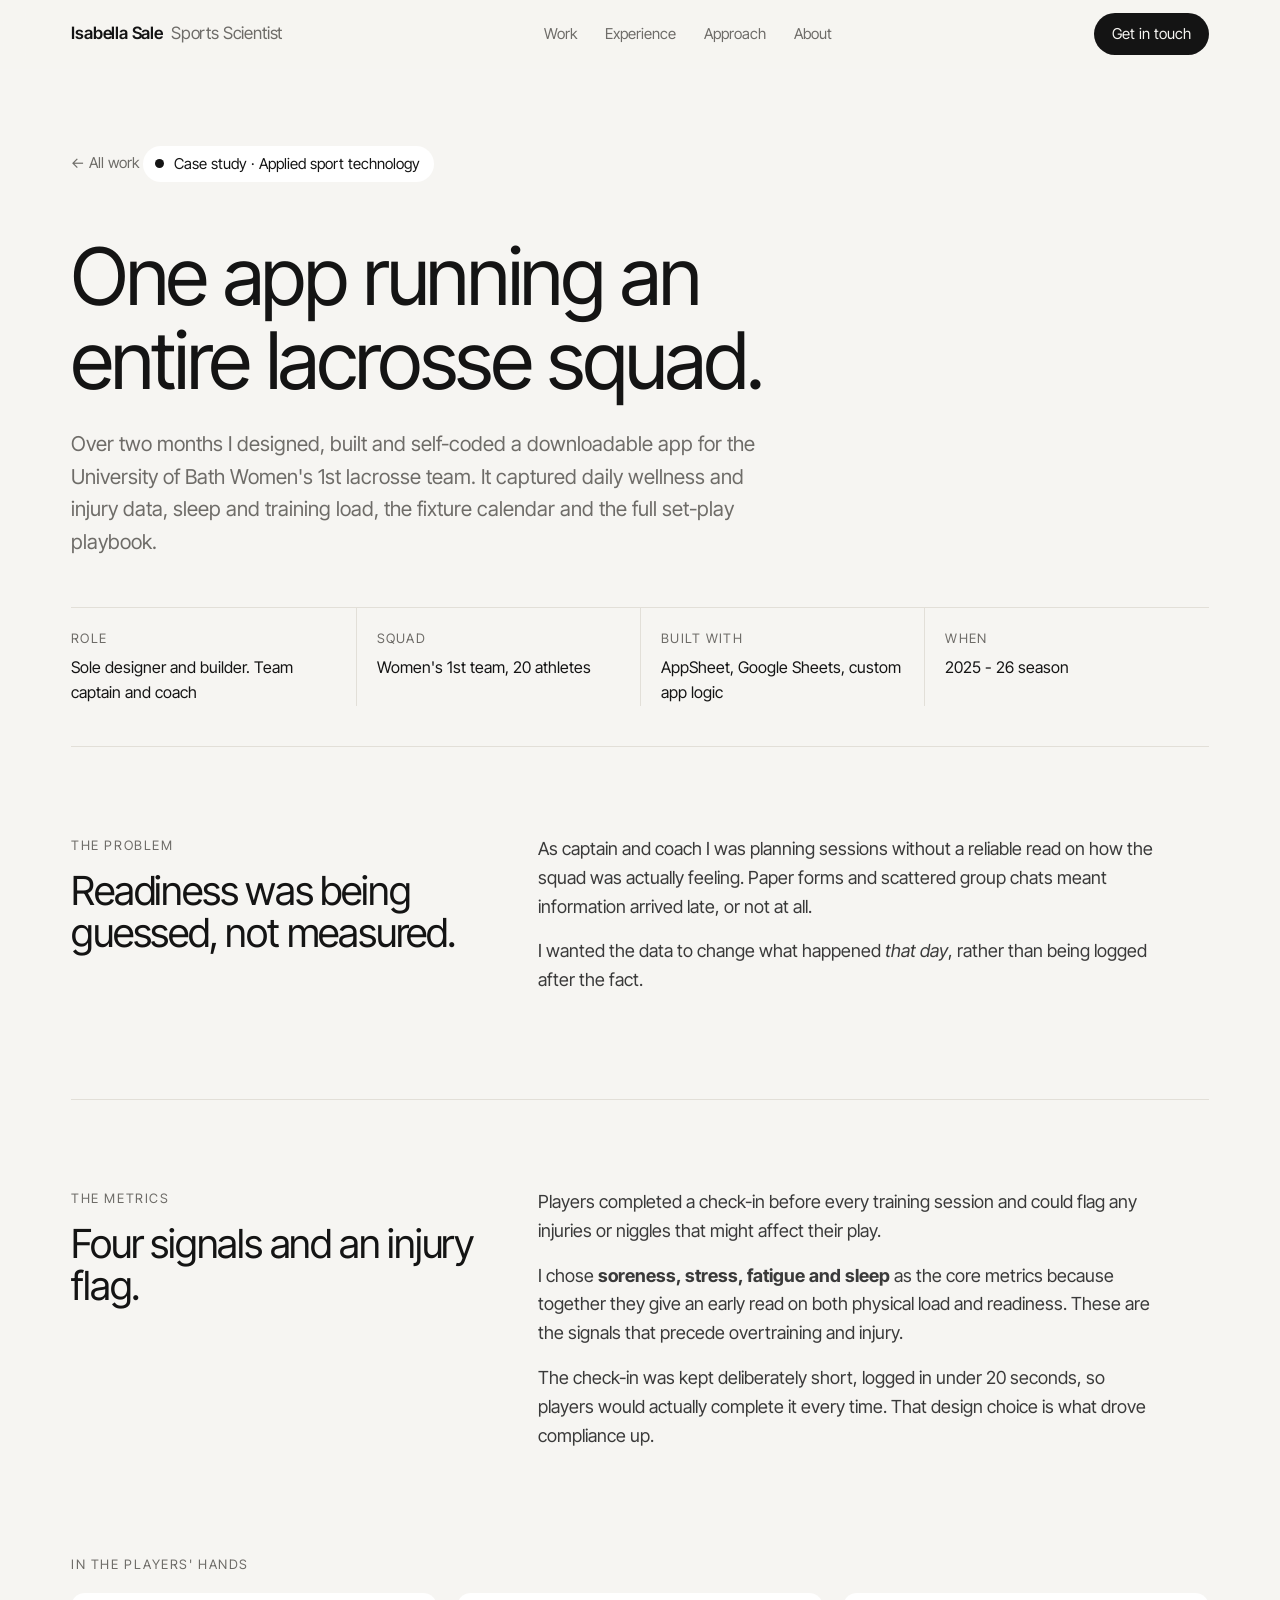
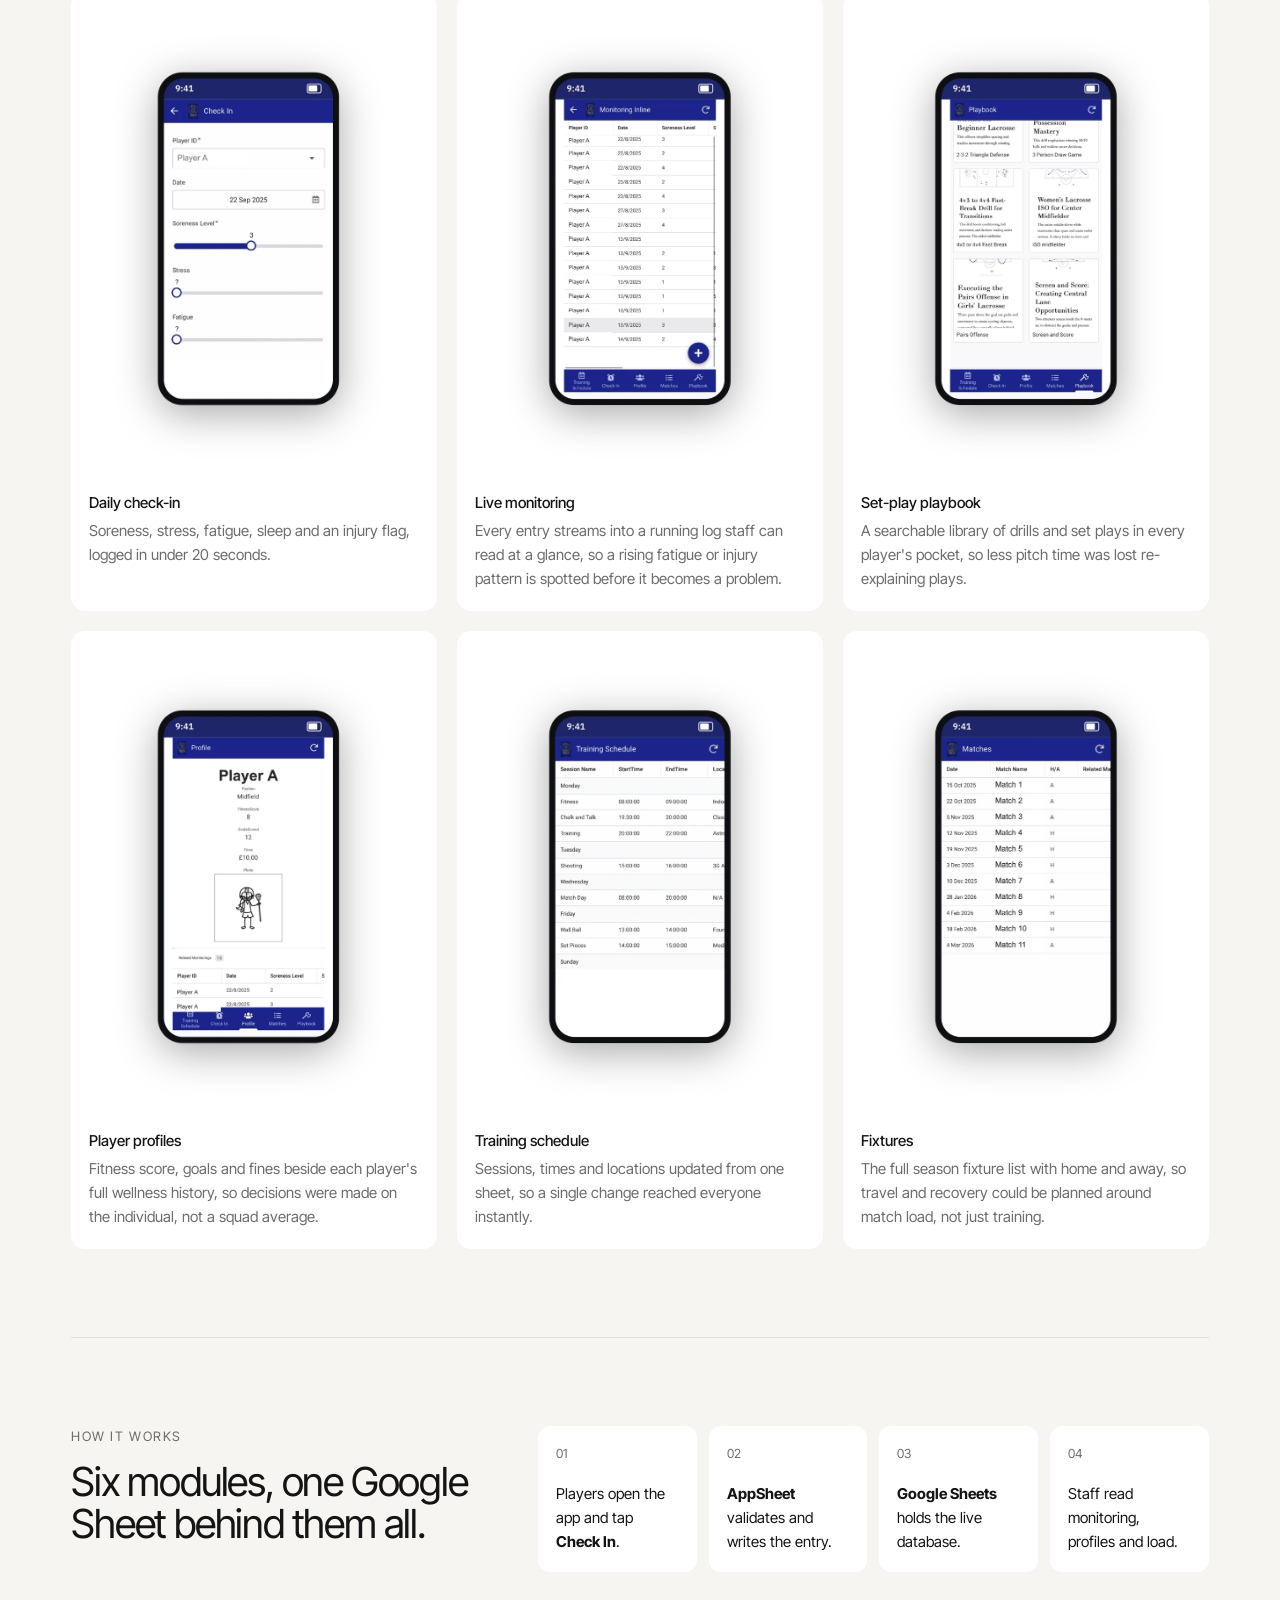
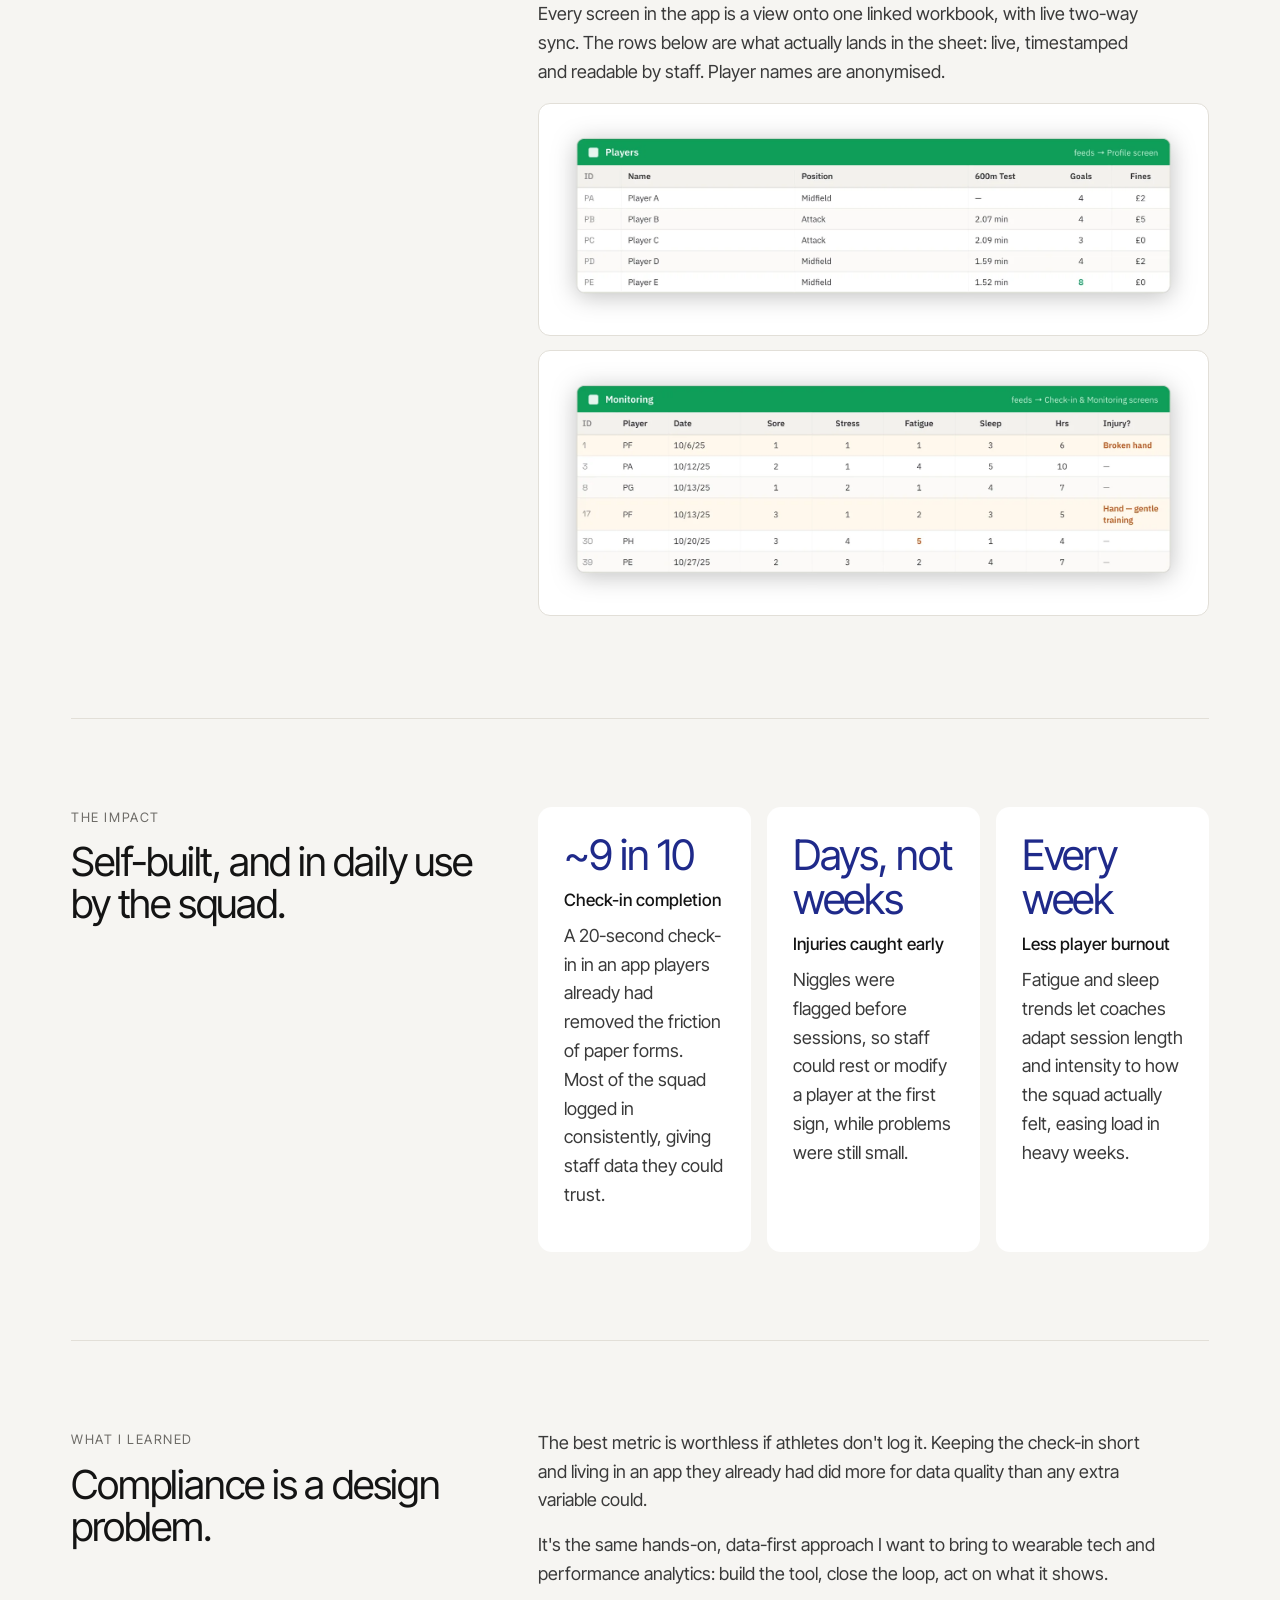
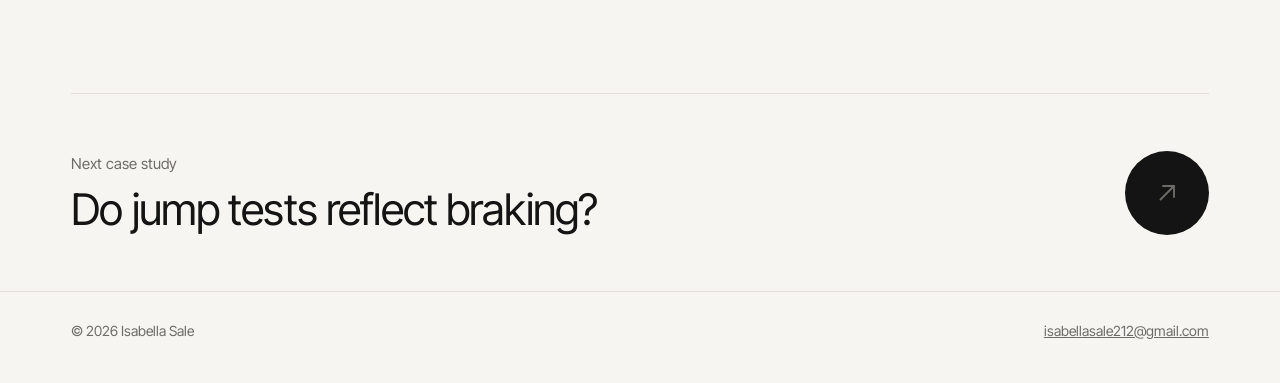
==== app.html @ d5c91e84 "Add files via upload" ====
<!doctype html>
<html lang="en-GB">
<head>
  <meta charset="utf-8">
  <meta name="viewport" content="width=device-width, initial-scale=1">
  <title>Athlete Monitoring App | Isabella Sale</title>
  <meta name="description" content="Case study: a self-built wellness, load and injury monitoring app for the University of Bath Women's 1st lacrosse team, built in AppSheet and Google Sheets.">
  <link rel="icon" href="assets/img/apple-touch-icon.png">
  <link rel="preconnect" href="https://fonts.googleapis.com">
  <link rel="preconnect" href="https://fonts.gstatic.com" crossorigin>
  <link href="https://fonts.googleapis.com/css2?family=Inter+Tight:wght@300;400;500;600&display=swap" rel="stylesheet">
  <link rel="stylesheet" href="assets/css/style.css">
</head>
<body>

<nav class="nav">
  <div class="wrap">
    <a class="brand" href="index.html">Isabella Sale<span>Sports Scientist</span></a>
    <ul>
      <li><a href="index.html#work">Work</a></li>
      <li><a href="index.html#experience">Experience</a></li>
      <li><a href="index.html#approach">Approach</a></li>
      <li><a href="index.html#about">About</a></li>
    </ul>
    <a class="cta" href="index.html#contact">Get in touch</a>
  </div>
</nav>

<main class="wrap">
  <header class="cs-hero">
    <a class="back" href="index.html#work">← All work</a>
    <span class="eyebrow">Case study · Applied sport technology</span>
    <h1>One app running an entire lacrosse squad.</h1>
    <p class="lede" style="max-width: 60ch;">Over two months I designed, built and self-coded a downloadable app for the University of Bath Women's 1st lacrosse team. It captured daily wellness and injury data, sleep and training load, the fixture calendar and the full set-play playbook.</p>
    <dl class="cs-facts">
      <div><dt>Role</dt><dd>Sole designer and builder. Team captain and coach</dd></div>
      <div><dt>Squad</dt><dd>Women's 1st team, 20 athletes</dd></div>
      <div><dt>Built with</dt><dd>AppSheet, Google Sheets, custom app logic</dd></div>
      <div><dt>When</dt><dd>2025 - 26 season</dd></div>
    </dl>
  </header>

  <section class="cs-block reveal">
    <div><span class="label">The problem</span><h2>Readiness was being guessed, not measured.</h2></div>
    <div class="body">
      <p>As captain and coach I was planning sessions without a reliable read on how the squad was actually feeling. Paper forms and scattered group chats meant information arrived late, or not at all.</p>
      <p>I wanted the data to change what happened <em>that day</em>, rather than being logged after the fact.</p>
    </div>
  </section>

  <section class="cs-block reveal">
    <div><span class="label">The metrics</span><h2>Four signals and an injury flag.</h2></div>
    <div class="body">
      <p>Players completed a check-in before every training session and could flag any injuries or niggles that might affect their play.</p>
      <p>I chose <b>soreness, stress, fatigue and sleep</b> as the core metrics because together they give an early read on both physical load and readiness. These are the signals that precede overtraining and injury.</p>
      <p>The check-in was kept deliberately short, logged in under 20 seconds, so players would actually complete it every time. That design choice is what drove compliance up.</p>
    </div>
  </section>

  <section class="reveal" style="padding: 0 0 clamp(48px, 7vw, 88px);">
    <span class="label" style="font-size:13px;letter-spacing:.12em;text-transform:uppercase;color:var(--muted);display:block;margin-bottom:18px;">In the players' hands</span>
    <div class="phone-row">
      <figure><img src="assets/img/app-checkin.webp" alt="Daily check-in screen with sliders for soreness, stress and fatigue" width="700" height="1092" loading="lazy"><figcaption><b>Daily check-in</b>Soreness, stress, fatigue, sleep and an injury flag, logged in under 20 seconds.</figcaption></figure>
      <figure><img src="assets/img/app-monitoring.webp" alt="Live monitoring log showing player entries by date" width="700" height="1047" loading="lazy"><figcaption><b>Live monitoring</b>Every entry streams into a running log staff can read at a glance, so a rising fatigue or injury pattern is spotted before it becomes a problem.</figcaption></figure>
      <figure><img src="assets/img/app-playbook.webp" alt="Playbook screen with a searchable library of drills and set plays" width="700" height="1047" loading="lazy"><figcaption><b>Set-play playbook</b>A searchable library of drills and set plays in every player's pocket, so less pitch time was lost re-explaining plays.</figcaption></figure>
      <figure><img src="assets/img/app-profile.webp" alt="Player profile screen" width="700" height="1092" loading="lazy"><figcaption><b>Player profiles</b>Fitness score, goals and fines beside each player's full wellness history, so decisions were made on the individual, not a squad average.</figcaption></figure>
      <figure><img src="assets/img/app-schedule.webp" alt="Training schedule screen" width="700" height="1047" loading="lazy"><figcaption><b>Training schedule</b>Sessions, times and locations updated from one sheet, so a single change reached everyone instantly.</figcaption></figure>
      <figure><img src="assets/img/app-fixtures.webp" alt="Fixtures list screen" width="700" height="1047" loading="lazy"><figcaption><b>Fixtures</b>The full season fixture list with home and away, so travel and recovery could be planned around match load, not just training.</figcaption></figure>
    </div>
  </section>

  <section class="cs-block reveal">
    <div><span class="label">How it works</span><h2>Six modules, one Google Sheet behind them all.</h2></div>
    <div class="body">
      <div class="flow">
        <div><small>01</small>Players open the app and tap <b>Check In</b>.</div>
        <div><small>02</small><b>AppSheet</b> validates and writes the entry.</div>
        <div><small>03</small><b>Google Sheets</b> holds the live database.</div>
        <div><small>04</small>Staff read monitoring, profiles and load.</div>
      </div>
      <p style="margin-top: 28px;">Every screen in the app is a view onto one linked workbook, with live two-way sync. The rows below are what actually lands in the sheet: live, timestamped and readable by staff. Player names are anonymised.</p>
      <img class="sheet-img" src="assets/img/sheet-players.webp" alt="Players table in the Google Sheet with position, 600m test, goals and fines" width="1600" height="553" loading="lazy">
      <img class="sheet-img" src="assets/img/sheet-monitoring.webp" alt="Monitoring table in the Google Sheet with soreness, stress, fatigue, sleep and injury columns" width="1600" height="631" loading="lazy">
    </div>
  </section>

  <section class="cs-block reveal">
    <div><span class="label">The impact</span><h2>Self-built, and in daily use by the squad.</h2></div>
    <div class="body">
      <div class="impact">
        <div><b>~9 in 10</b><h4>Check-in completion</h4><p>A 20-second check-in in an app players already had removed the friction of paper forms. Most of the squad logged in consistently, giving staff data they could trust.</p></div>
        <div><b>Days, not weeks</b><h4>Injuries caught early</h4><p>Niggles were flagged before sessions, so staff could rest or modify a player at the first sign, while problems were still small.</p></div>
        <div><b>Every week</b><h4>Less player burnout</h4><p>Fatigue and sleep trends let coaches adapt session length and intensity to how the squad actually felt, easing load in heavy weeks.</p></div>
      </div>
    </div>
  </section>

  <section class="cs-block reveal">
    <div><span class="label">What I learned</span><h2>Compliance is a design problem.</h2></div>
    <div class="body">
      <p>The best metric is worthless if athletes don't log it. Keeping the check-in short and living in an app they already had did more for data quality than any extra variable could.</p>
      <p>It's the same hands-on, data-first approach I want to bring to wearable tech and performance analytics: build the tool, close the loop, act on what it shows.</p>
    </div>
  </section>

  <a class="next-case" href="research.html">
    <div><span>Next case study</span><h3>Do jump tests reflect braking?</h3></div>
    <span class="arrow-btn" aria-hidden="true"><svg viewBox="0 0 24 24" fill="none" stroke="currentColor" stroke-width="1.6"><path d="M6 18L18 6M8 6h10v10"/></svg></span>
  </a>
</main>

<footer>
  <div class="wrap">
    <span>© <span data-year>2026</span> Isabella Sale</span>
    <a href="mailto:isabellasale212@gmail.com">isabellasale212@gmail.com</a>
  </div>
</footer>
<script src="assets/js/main.js"></script>
</body>
</html>
---- assets/css/style.css ----
/* Isabella Sale portfolio. Minimal, editorial, data-first. */
:root {
  --bg: #f6f5f2;
  --surface: #ffffff;
  --surface-2: #efede8;
  --ink: #141414;
  --ink-2: #3a3a3a;
  --muted: #6e6c68;
  --line: #e2dfd8;
  --accent: #1f2a8a;      /* navy from the Bath Lacrosse app */
  --accent-soft: #e6e8f6;
  --gold: #b8892a;
  --radius: 14px;
  --max: 1240px;
  --gutter: clamp(16px, 4vw, 56px);
  --font: "Inter Tight", system-ui, -apple-system, "Segoe UI", sans-serif;
}

* { box-sizing: border-box; margin: 0; padding: 0; }
html { scroll-behavior: smooth; -webkit-text-size-adjust: 100%; }
body {
  background: var(--bg);
  color: var(--ink);
  font-family: var(--font);
  font-size: 17px;
  line-height: 1.6;
  -webkit-font-smoothing: antialiased;
}
img { display: block; max-width: 100%; height: auto; }
a { color: inherit; }
::selection { background: var(--ink); color: var(--bg); }

.wrap { max-width: var(--max); margin: 0 auto; padding: 0 var(--gutter); }
section { padding: clamp(72px, 10vw, 128px) 0; }
.hairline { border: 0; border-top: 1px solid var(--line); }

/* ---------- Nav ---------- */
.nav {
  position: sticky; top: 0; z-index: 50;
  background: color-mix(in srgb, var(--bg) 86%, transparent);
  backdrop-filter: saturate(140%) blur(12px);
  -webkit-backdrop-filter: saturate(140%) blur(12px);
  border-bottom: 1px solid transparent;
  transition: border-color .2s;
}
.nav.scrolled { border-bottom-color: var(--line); }
.nav .wrap { display: flex; align-items: center; justify-content: space-between; height: 68px; gap: 16px; }
.brand { text-decoration: none; font-weight: 600; letter-spacing: -0.01em; white-space: nowrap; }
.brand span { color: var(--muted); font-weight: 400; margin-left: 8px; }
.nav ul { display: flex; gap: 28px; list-style: none; }
.nav ul a { text-decoration: none; color: var(--muted); font-size: 15px; transition: color .15s; }
.nav ul a:hover { color: var(--ink); }
.nav .cta {
  text-decoration: none; font-size: 15px; padding: 9px 18px; border-radius: 999px;
  background: var(--ink); color: var(--bg); white-space: nowrap;
}
@media (max-width: 860px) {
  .nav ul { display: none; }
  .brand span { display: none; }
}

/* ---------- Shared type ---------- */
.eyebrow {
  display: inline-flex; align-items: center; gap: 10px;
  background: var(--surface); padding: 6px 14px 6px 12px; border-radius: 999px;
  font-size: 15px; color: var(--ink);
}
.eyebrow::before { content: ""; width: 9px; height: 9px; border-radius: 50%; background: var(--ink); }
h1, h2, h3 { font-weight: 400; letter-spacing: -0.03em; line-height: 1.05; }
h1 { font-size: clamp(42px, 6.4vw, 88px); }
h2 { font-size: clamp(36px, 5vw, 64px); }
h3 { font-size: clamp(22px, 2.2vw, 28px); letter-spacing: -0.02em; line-height: 1.2; }
.lede { font-size: clamp(18px, 1.6vw, 21px); color: var(--muted); max-width: 44ch; }
.muted { color: var(--muted); }
.text-link {
  display: inline-flex; align-items: center; gap: 6px; text-decoration: underline;
  text-underline-offset: 5px; text-decoration-thickness: 1px; font-size: 17px;
}
.text-link svg { width: 14px; height: 14px; }

.pill {
  display: inline-block; font-size: 14px; padding: 6px 16px; border-radius: 999px;
  border: 1px solid var(--line); background: var(--surface-2); color: var(--ink-2);
  white-space: nowrap; transition: background .2s, color .2s, border-color .2s;
}
.pill.dark { background: var(--ink); color: var(--bg); border-color: var(--ink); }
.pills { display: flex; flex-wrap: wrap; gap: 8px; }

.arrow-btn {
  width: 84px; height: 84px; border-radius: 50%; background: var(--ink); color: var(--bg);
  display: grid; place-items: center; flex: none; text-decoration: none;
  transition: transform .25s ease;
}
.arrow-btn svg { width: 28px; height: 28px; }
.arrow-btn:hover { transform: rotate(45deg); }

/* ---------- Hero ---------- */
.hero { padding-top: clamp(48px, 8vw, 104px); padding-bottom: clamp(56px, 8vw, 96px); }
.hero-grid { display: grid; grid-template-columns: 1.25fr 1fr; gap: clamp(32px, 5vw, 72px); align-items: end; }
.hero h1 { margin: 26px 0 28px; }
.hero h1 em { font-style: normal; color: var(--muted); }
.hero-actions { display: flex; flex-wrap: wrap; gap: 14px 28px; align-items: center; margin-top: 34px; }
.btn {
  display: inline-flex; align-items: center; gap: 10px; text-decoration: none;
  padding: 14px 24px; border-radius: 999px; background: var(--ink); color: var(--bg); font-size: 16px;
}
.btn svg { width: 14px; height: 14px; }
.hero-photo { position: relative; border-radius: var(--radius); overflow: hidden; aspect-ratio: 4/5; background: var(--surface-2); }
.hero-photo img { width: 100%; height: 100%; object-fit: cover; object-position: 58% center; }
.hero-photo figcaption {
  position: absolute; left: 14px; bottom: 14px; right: 14px;
  font-size: 13px; color: #fff; background: rgba(20,20,20,.55); backdrop-filter: blur(6px);
  padding: 8px 12px; border-radius: 10px;
}
@media (max-width: 860px) {
  .hero-grid { grid-template-columns: 1fr; }
  .hero-photo { aspect-ratio: 16/11; }
}

/* ---------- Stats strip ---------- */
.stats { display: grid; grid-template-columns: repeat(4, 1fr); border-top: 1px solid var(--line); border-bottom: 1px solid var(--line); }
.stat { padding: 28px 24px 28px 0; }
.stat + .stat { padding-left: 24px; border-left: 1px solid var(--line); }
.stat b { display: block; font-weight: 400; font-size: clamp(34px, 4vw, 52px); letter-spacing: -0.03em; line-height: 1; }
.stat span { display: block; margin-top: 10px; font-size: 14px; color: var(--muted); max-width: 22ch; }
@media (max-width: 760px) {
  .stats { grid-template-columns: 1fr 1fr; }
  .stat:nth-child(3) { padding-left: 0; border-left: 0; }
  .stat:nth-child(n+3) { border-top: 1px solid var(--line); }
}

/* ---------- Section heads ---------- */
.section-head { display: grid; grid-template-columns: 1fr 1fr; gap: 32px 64px; align-items: start; margin-bottom: clamp(40px, 6vw, 72px); }
.section-head h2 { margin-top: 22px; }
.section-head .side { padding-top: 6px; }
.section-head .side p { color: var(--muted); font-size: 18px; max-width: 46ch; }
.section-head .side .text-link { margin-top: 22px; }
.section-head.center { grid-template-columns: 1fr; text-align: center; justify-items: center; }
@media (max-width: 860px) { .section-head { grid-template-columns: 1fr; } }

/* ---------- Work cards ---------- */
.work-bg { background: var(--surface-2); }
.cards { display: grid; grid-template-columns: repeat(3, 1fr); gap: 20px; }
.card { text-decoration: none; display: block; }
.card .thumb { position: relative; border-radius: var(--radius); overflow: hidden; aspect-ratio: 4/3; }
.card .thumb > img { width: 100%; height: 100%; object-fit: cover; transition: transform .6s ease, filter .3s; }
.card .thumb .overlay {
  position: absolute; inset: 0; display: flex; align-items: flex-end; justify-content: space-between;
  padding: 18px 20px; color: #fff; font-size: 15px; opacity: 0; transition: opacity .3s;
  background: linear-gradient(to top, rgba(0,0,0,.45), rgba(0,0,0,0) 55%);
}
.card .thumb .arrow-btn { position: absolute; top: 50%; left: 50%; transform: translate(-50%,-50%) scale(.85); opacity: 0; transition: opacity .3s, transform .3s; }
.card:hover .thumb > img { transform: scale(1.04); filter: saturate(.85); }
.card:hover .overlay, .card:hover .thumb .arrow-btn { opacity: 1; }
.card:hover .thumb .arrow-btn { transform: translate(-50%,-50%) scale(1); }
.card .meta { display: flex; align-items: center; gap: 10px; flex-wrap: wrap; margin-top: 16px; }
.card .meta h3 { font-size: 20px; }
.card .meta .tag { font-size: 12px; background: var(--surface); padding: 3px 10px; border-radius: 999px; color: var(--ink-2); }
.card p { color: var(--muted); font-size: 15px; margin-top: 6px; max-width: 40ch; }
.thumb.app-thumb { background: linear-gradient(160deg, #26318f, #141b5c); display: grid; place-items: center; }
.thumb.app-thumb .phones { position: absolute; inset: 9% 0 0; display: flex; gap: 0; justify-content: center; align-items: flex-start; }
.thumb.app-thumb .phones img { height: 118%; width: auto; max-width: none; object-fit: contain; margin: 0 -7%; }
.thumb.app-thumb .phones img:nth-child(2) { margin-top: 7%; }
.thumb.chart-thumb { background: var(--ink); display: grid; place-items: center; padding: 26px; }
.thumb.chart-thumb svg { width: 100%; height: 100%; }
.center-link { display: flex; justify-content: center; gap: 22px; margin-top: 52px; align-items: center; color: var(--muted); }
@media (max-width: 960px) { .cards { grid-template-columns: 1fr 1fr; } }
@media (max-width: 620px) { .cards { grid-template-columns: 1fr; } }

/* ---------- Experience list ---------- */
.xp { border-top: 1px solid var(--line); }
.xp-row { border-bottom: 1px solid var(--line); }
.xp-head {
  display: grid; grid-template-columns: 1.15fr 1fr auto; gap: 24px; align-items: center;
  width: 100%; padding: 34px 0; background: none; border: 0; font: inherit; color: inherit;
  text-align: left; cursor: pointer;
}
.xp-head h3 { font-size: clamp(22px, 2.4vw, 30px); }
.xp-head .when { display: flex; align-items: center; gap: 10px; color: var(--muted); font-size: 16px; margin-top: 8px; }
.xp-head .when::before { content: ""; width: 5px; height: 5px; border-radius: 50%; background: var(--muted); }
.xp-head .role { color: var(--muted); font-size: 16px; max-width: 34ch; }
.xp-head .pills { justify-content: flex-end; }
.xp-row.open .xp-head .pill, .xp-head:hover .pill { background: var(--ink); color: var(--bg); border-color: var(--ink); }
.xp-body { display: grid; grid-template-rows: 0fr; transition: grid-template-rows .45s ease; }
.xp-row.open .xp-body { grid-template-rows: 1fr; }
.xp-body > div { overflow: hidden; }
.xp-inner { display: grid; grid-template-columns: 1.15fr 1fr; gap: 24px 48px; padding-bottom: 40px; }
.xp-photos { display: grid; grid-template-columns: repeat(3, 1fr); gap: 14px; }
.xp-photos img { border-radius: 12px; aspect-ratio: 4/5; object-fit: cover; width: 100%; }
.xp-text { display: flex; gap: 28px; align-items: flex-start; }
.xp-text ul { list-style: none; color: var(--ink-2); font-size: 16px; }
.xp-text li { padding: 8px 0 8px 20px; position: relative; border-bottom: 1px dashed var(--line); }
.xp-text li:last-child { border-bottom: 0; }
.xp-text li::before { content: ""; position: absolute; left: 0; top: 18px; width: 8px; height: 1px; background: var(--ink); }
.xp-text h4 { font-size: 13px; letter-spacing: .12em; text-transform: uppercase; color: var(--muted); font-weight: 500; margin: 4px 0 6px; }
.xp-text h4 + ul { margin-bottom: 18px; }
.highlight-box { background: var(--surface); border-radius: 12px; padding: 18px 20px; margin-top: 14px; }
.highlight-box p { font-size: 15px; color: var(--ink-2); }
@media (max-width: 860px) {
  .xp-head { grid-template-columns: 1fr; gap: 10px; padding: 26px 0; }
  .xp-head .pills { justify-content: flex-start; }
  .xp-inner { grid-template-columns: 1fr; }
  .xp-text .arrow-btn { display: none; }
}

/* ---------- Approach / method ---------- */
.steps { display: grid; grid-template-columns: repeat(4, 1fr); gap: 16px; counter-reset: step; }
.step { background: var(--surface); border-radius: var(--radius); padding: 26px 24px 30px; }
.step .n { font-size: 14px; color: var(--muted); }
.step h3 { font-size: 22px; margin: 26px 0 10px; }
.step p { font-size: 15px; color: var(--muted); }
@media (max-width: 960px) { .steps { grid-template-columns: 1fr 1fr; } }
@media (max-width: 560px) { .steps { grid-template-columns: 1fr; } }

/* ---------- Toolkit ---------- */
.toolkit { display: grid; grid-template-columns: repeat(3, 1fr); gap: 0; border-top: 1px solid var(--line); }
.tool-col { padding: 28px 28px 28px 0; }
.tool-col + .tool-col { padding-left: 28px; border-left: 1px solid var(--line); }
.tool-col h4 { font-size: 13px; letter-spacing: .12em; text-transform: uppercase; color: var(--muted); font-weight: 500; margin-bottom: 16px; }
@media (max-width: 860px) {
  .toolkit { grid-template-columns: 1fr; }
  .tool-col, .tool-col + .tool-col { padding: 24px 0; border-left: 0; border-top: 1px solid var(--line); }
  .tool-col:first-child { border-top: 0; }
}

/* ---------- About ---------- */
.about-grid { display: grid; grid-template-columns: 0.8fr 1.2fr; gap: clamp(32px, 6vw, 88px); align-items: start; }
.about-grid img { border-radius: var(--radius); width: 100%; aspect-ratio: 1; object-fit: cover; }
.about-grid .copy p { font-size: 19px; color: var(--ink-2); margin-bottom: 18px; max-width: 58ch; }
.edu { margin-top: 36px; border-top: 1px solid var(--line); }
.edu-row { display: grid; grid-template-columns: 1fr auto; gap: 6px 24px; padding: 20px 0; border-bottom: 1px solid var(--line); }
.edu-row b { font-weight: 500; }
.edu-row span { color: var(--muted); font-size: 15px; }
.edu-row .yr { text-align: right; white-space: nowrap; }
@media (max-width: 860px) { .about-grid { grid-template-columns: 1fr; } .about-grid img { max-width: 420px; } }

/* ---------- Next / vision ---------- */
.next { background: var(--ink); color: var(--bg); border-radius: 0; }
.next .eyebrow { background: #262626; color: var(--bg); }
.next .eyebrow::before { background: var(--bg); }
.next h2 { max-width: 18ch; margin-top: 22px; }
.next-grid { display: grid; grid-template-columns: repeat(3, 1fr); gap: 16px; margin-top: 56px; }
.next-card { border: 1px solid #333; border-radius: var(--radius); padding: 26px; }
.next-card h3 { font-size: 22px; margin-bottom: 10px; }
.next-card p { color: #a9a7a2; font-size: 15px; }
@media (max-width: 860px) { .next-grid { grid-template-columns: 1fr; } }

/* ---------- Contact / footer ---------- */
.contact { text-align: center; }
.contact h2 { font-size: clamp(40px, 7vw, 96px); margin: 24px auto 20px; max-width: 14ch; }
.contact .mail { font-size: clamp(20px, 2.6vw, 30px); text-decoration: underline; text-underline-offset: 8px; text-decoration-thickness: 1px; word-break: break-all; }
.contact .row { display: flex; justify-content: center; gap: 14px; margin-top: 34px; flex-wrap: wrap; }
.btn.ghost { background: transparent; color: var(--ink); border: 1px solid var(--ink); }
footer { border-top: 1px solid var(--line); padding: 28px 0 40px; font-size: 14px; color: var(--muted); }
footer .wrap { display: flex; justify-content: space-between; gap: 16px; flex-wrap: wrap; }

/* ---------- Case study pages ---------- */
.cs-hero { padding-top: clamp(40px, 6vw, 80px); padding-bottom: 40px; }
.back { display: inline-flex; align-items: center; gap: 8px; color: var(--muted); text-decoration: none; font-size: 15px; margin-bottom: 36px; }
.back:hover { color: var(--ink); }
.cs-hero h1 { font-size: clamp(40px, 6.2vw, 84px); margin: 24px 0 26px; max-width: 16ch; }
.cs-facts { display: grid; grid-template-columns: repeat(4, 1fr); border-top: 1px solid var(--line); margin-top: 48px; }
.cs-facts div { padding: 20px 20px 0 0; }
.cs-facts div + div { padding-left: 20px; border-left: 1px solid var(--line); }
.cs-facts dt { font-size: 13px; letter-spacing: .1em; text-transform: uppercase; color: var(--muted); }
.cs-facts dd { margin-top: 6px; font-size: 16px; }
@media (max-width: 760px) {
  .cs-facts { grid-template-columns: 1fr 1fr; }
  .cs-facts div:nth-child(3) { padding-left: 0; border-left: 0; }
  .cs-facts div:nth-child(n+3) { padding-top: 20px; }
}
.cs-block { display: grid; grid-template-columns: 0.75fr 1.25fr; gap: 24px 64px; padding: clamp(48px, 7vw, 88px) 0; border-top: 1px solid var(--line); }
.cs-block h2 { font-size: clamp(28px, 3.2vw, 40px); }
.cs-block .label { font-size: 13px; letter-spacing: .12em; text-transform: uppercase; color: var(--muted); margin-bottom: 14px; display: block; }
.cs-block .body p { font-size: 18px; color: var(--ink-2); margin-bottom: 16px; max-width: 62ch; }
.cs-block .body ul { margin: 6px 0 16px 20px; color: var(--ink-2); font-size: 17px; }
.cs-block .body li { margin-bottom: 6px; }
@media (max-width: 860px) { .cs-block { grid-template-columns: 1fr; } }

.phone-row { display: grid; grid-template-columns: repeat(3, 1fr); gap: 20px; }
.phone-row figure { background: var(--surface); border-radius: var(--radius); padding: 24px 18px 20px; }
.phone-row img { margin: 0 auto; max-height: 460px; width: auto; }
.phone-row figcaption { margin-top: 14px; font-size: 15px; color: var(--muted); }
.phone-row figcaption b { display: block; color: var(--ink); font-weight: 500; margin-bottom: 4px; }
@media (max-width: 760px) { .phone-row { grid-template-columns: 1fr; } }

.flow { display: grid; grid-template-columns: repeat(4, 1fr); gap: 12px; }
.flow div { background: var(--surface); border-radius: 12px; padding: 18px; font-size: 15px; position: relative; }
.flow small { display: block; color: var(--muted); margin-bottom: 18px; }
@media (max-width: 760px) { .flow { grid-template-columns: 1fr 1fr; } }

.impact { display: grid; grid-template-columns: repeat(3, 1fr); gap: 16px; }
.impact div { background: var(--surface); border-radius: var(--radius); padding: 26px; }
.impact b { display: block; font-weight: 400; font-size: clamp(30px, 3.4vw, 42px); letter-spacing: -0.03em; line-height: 1.05; color: var(--accent); }
.impact h4 { font-weight: 500; margin: 10px 0 8px; }
.impact p { font-size: 15px; color: var(--muted); }
@media (max-width: 760px) { .impact { grid-template-columns: 1fr; } }

.sheet-img { border-radius: 12px; border: 1px solid var(--line); background: #fff; margin-bottom: 14px; }
.note { font-size: 14px; color: var(--muted); }

/* Data figure */
.figure { background: var(--surface); border-radius: var(--radius); padding: clamp(18px, 3vw, 32px); }
.figure h4 { font-weight: 500; font-size: 17px; }
.figure .sub { font-size: 14px; color: var(--muted); margin-bottom: 18px; }
.figure svg { width: 100%; height: auto; font-family: var(--font); }
.legend { display: flex; gap: 18px; flex-wrap: wrap; font-size: 13px; color: var(--muted); margin-top: 12px; }
.legend i { display: inline-block; width: 10px; height: 10px; border-radius: 50%; margin-right: 6px; vertical-align: -1px; }

.kv { display: grid; grid-template-columns: repeat(3, 1fr); gap: 12px; margin-top: 8px; }
.kv div { background: var(--surface); border-radius: 12px; padding: 18px; }
.kv b { display: block; font-weight: 400; font-size: 30px; letter-spacing: -0.02em; }
.kv span { font-size: 14px; color: var(--muted); }
@media (max-width: 640px) { .kv { grid-template-columns: 1fr 1fr; } }

.takeaway { background: var(--accent); color: #fff; border-radius: var(--radius); padding: clamp(24px, 4vw, 44px); }
.takeaway .label { color: #c9cdf3; }
.takeaway p { font-size: clamp(20px, 2.2vw, 26px); line-height: 1.4; letter-spacing: -0.01em; }

.next-case { display: flex; justify-content: space-between; align-items: center; gap: 24px; padding: 56px 0; border-top: 1px solid var(--line); text-decoration: none; }
.next-case span { color: var(--muted); font-size: 15px; }
.next-case h3 { font-size: clamp(26px, 3.4vw, 44px); margin-top: 6px; }

/* Reveal on scroll */
.reveal { opacity: 0; transform: translateY(18px); transition: opacity .7s ease, transform .7s ease; }
.reveal.in { opacity: 1; transform: none; }
@media (prefers-reduced-motion: reduce) {
  .reveal { opacity: 1; transform: none; transition: none; }
  html { scroll-behavior: auto; }
  * { transition: none !important; }
}
.cs-block .takeaway p { color: #fff; }
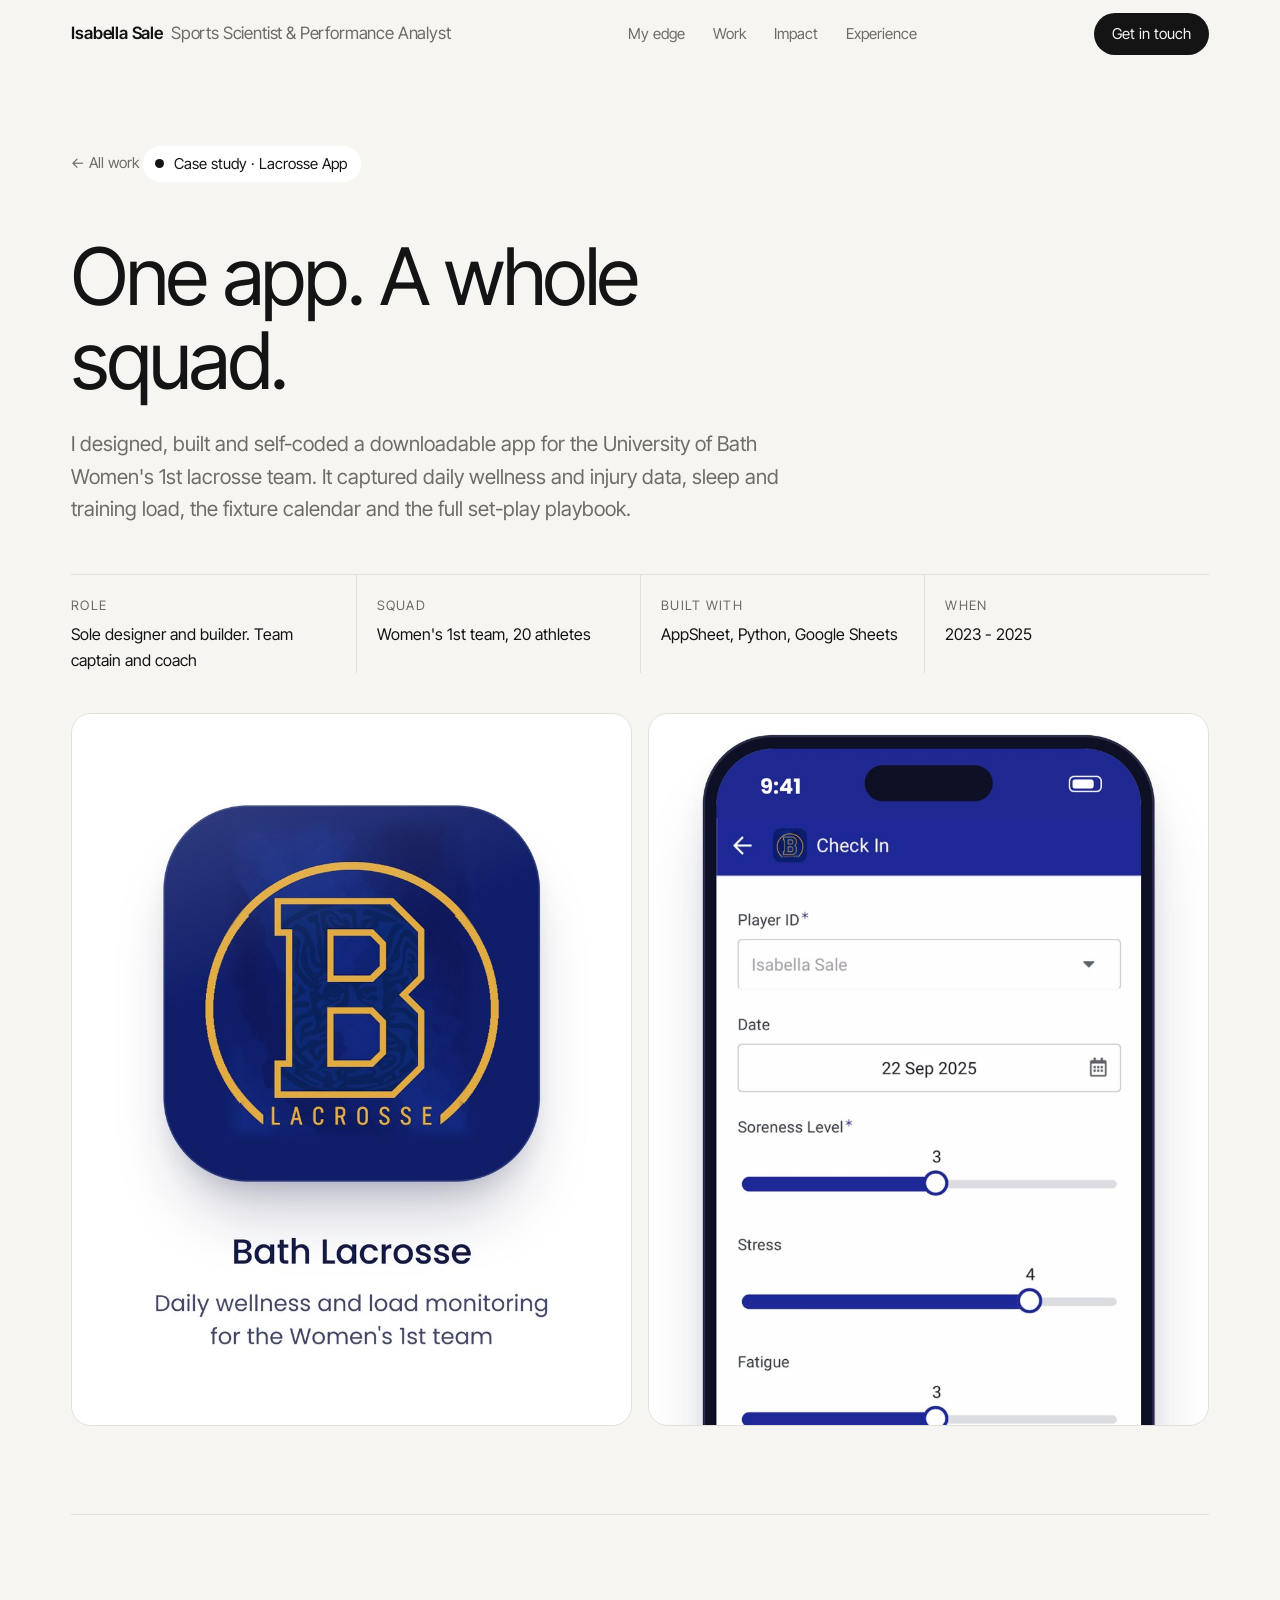
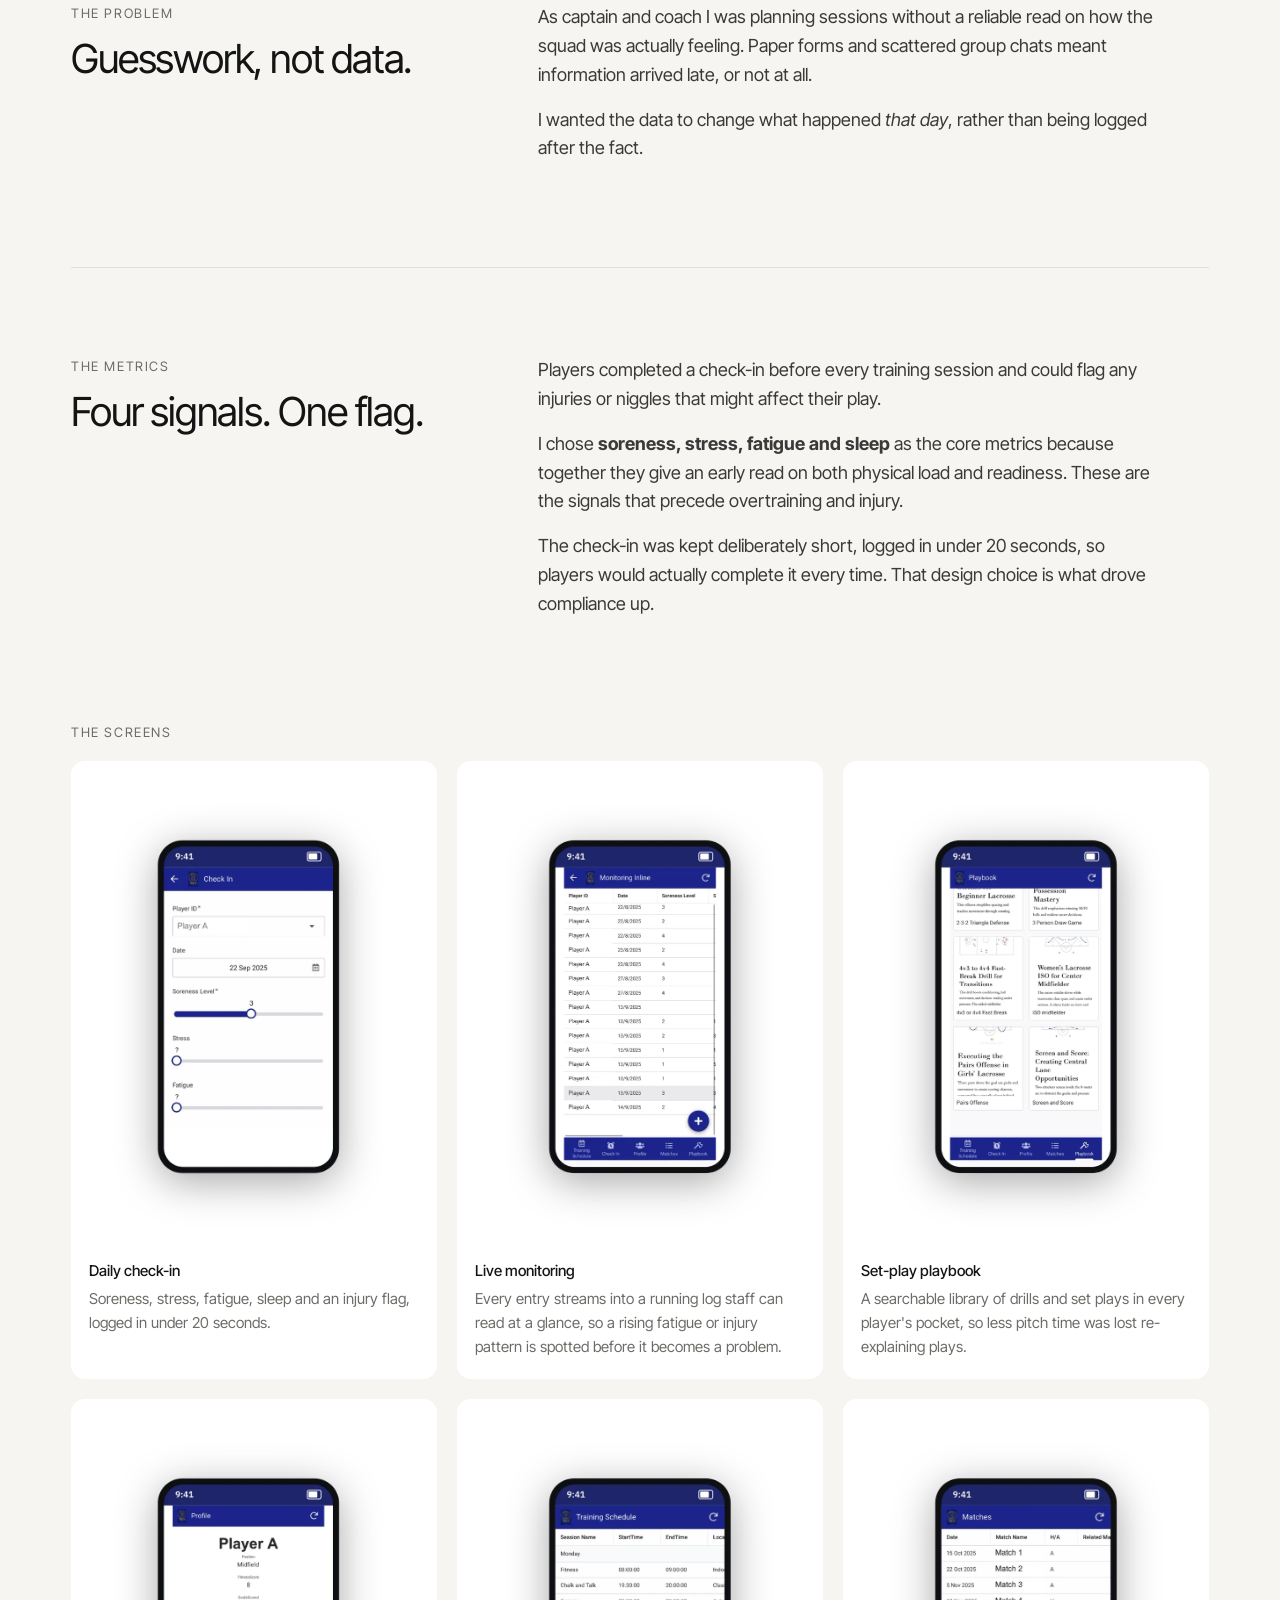
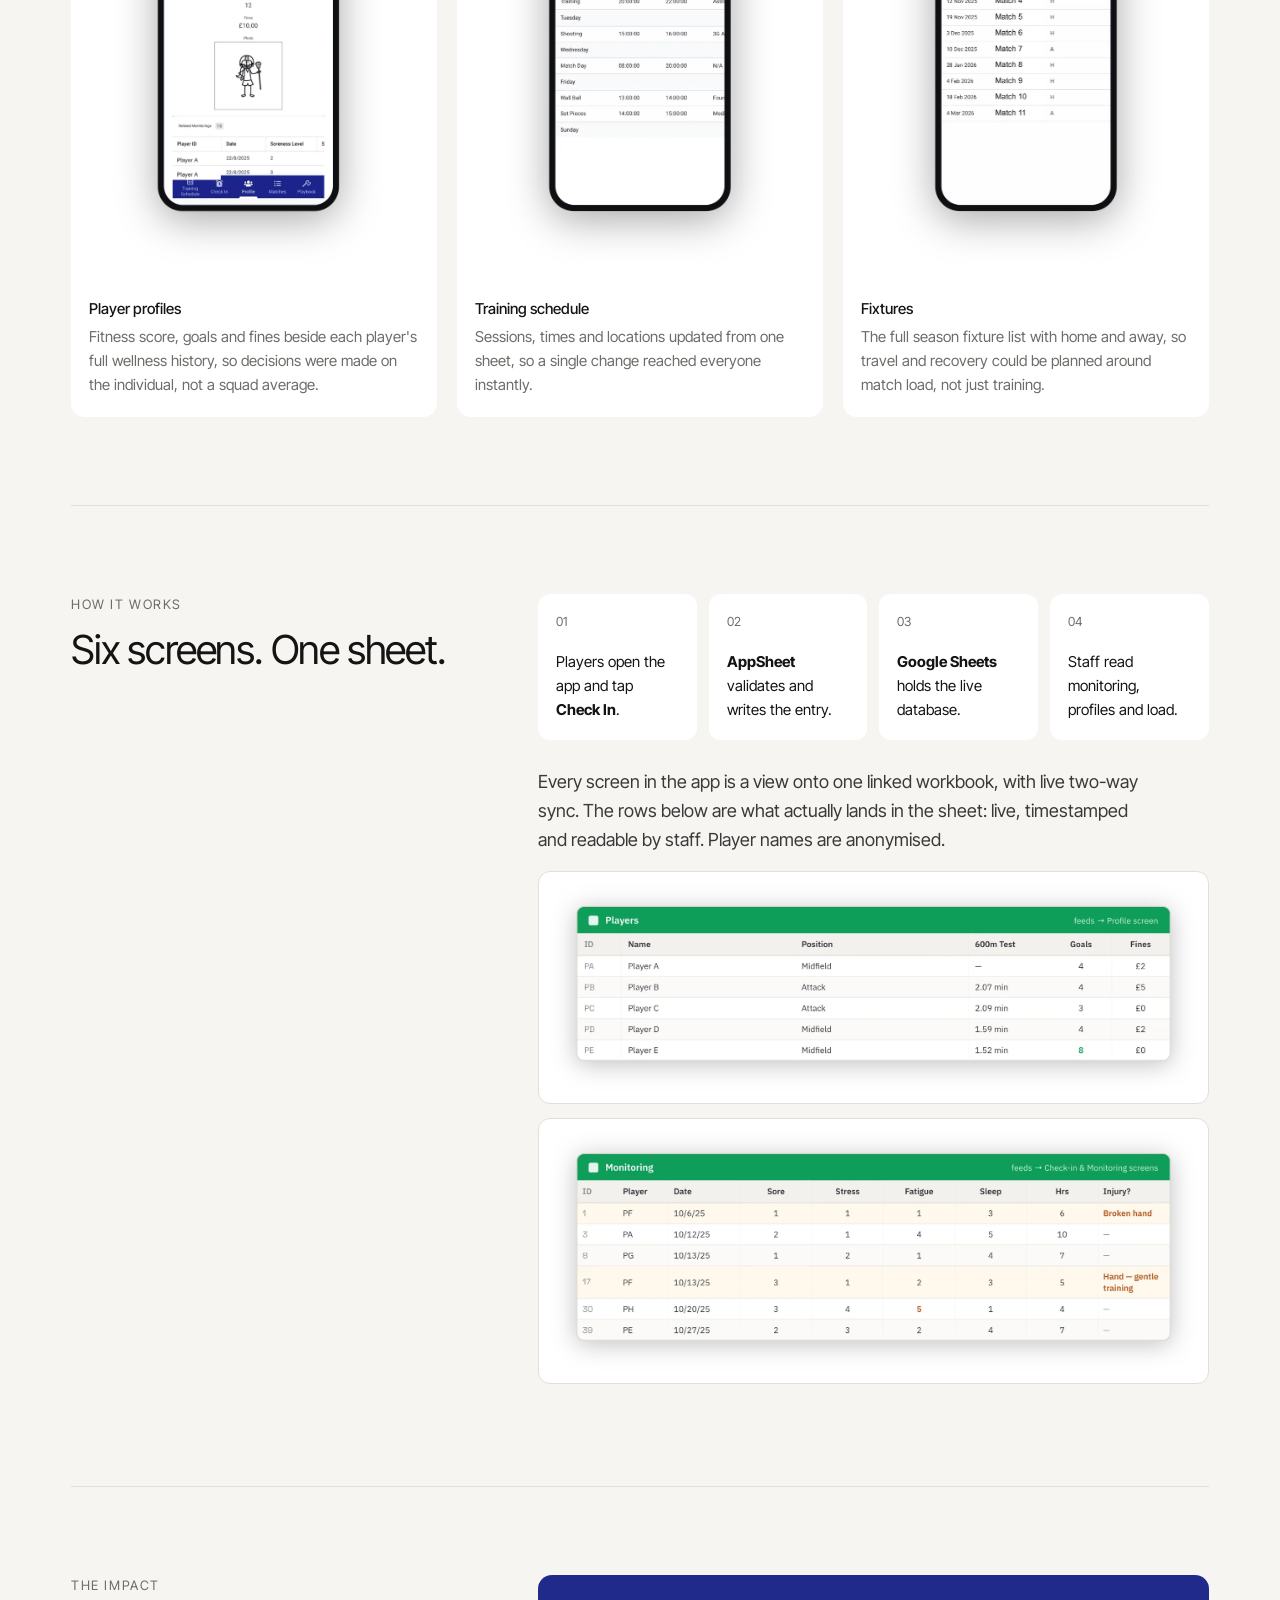
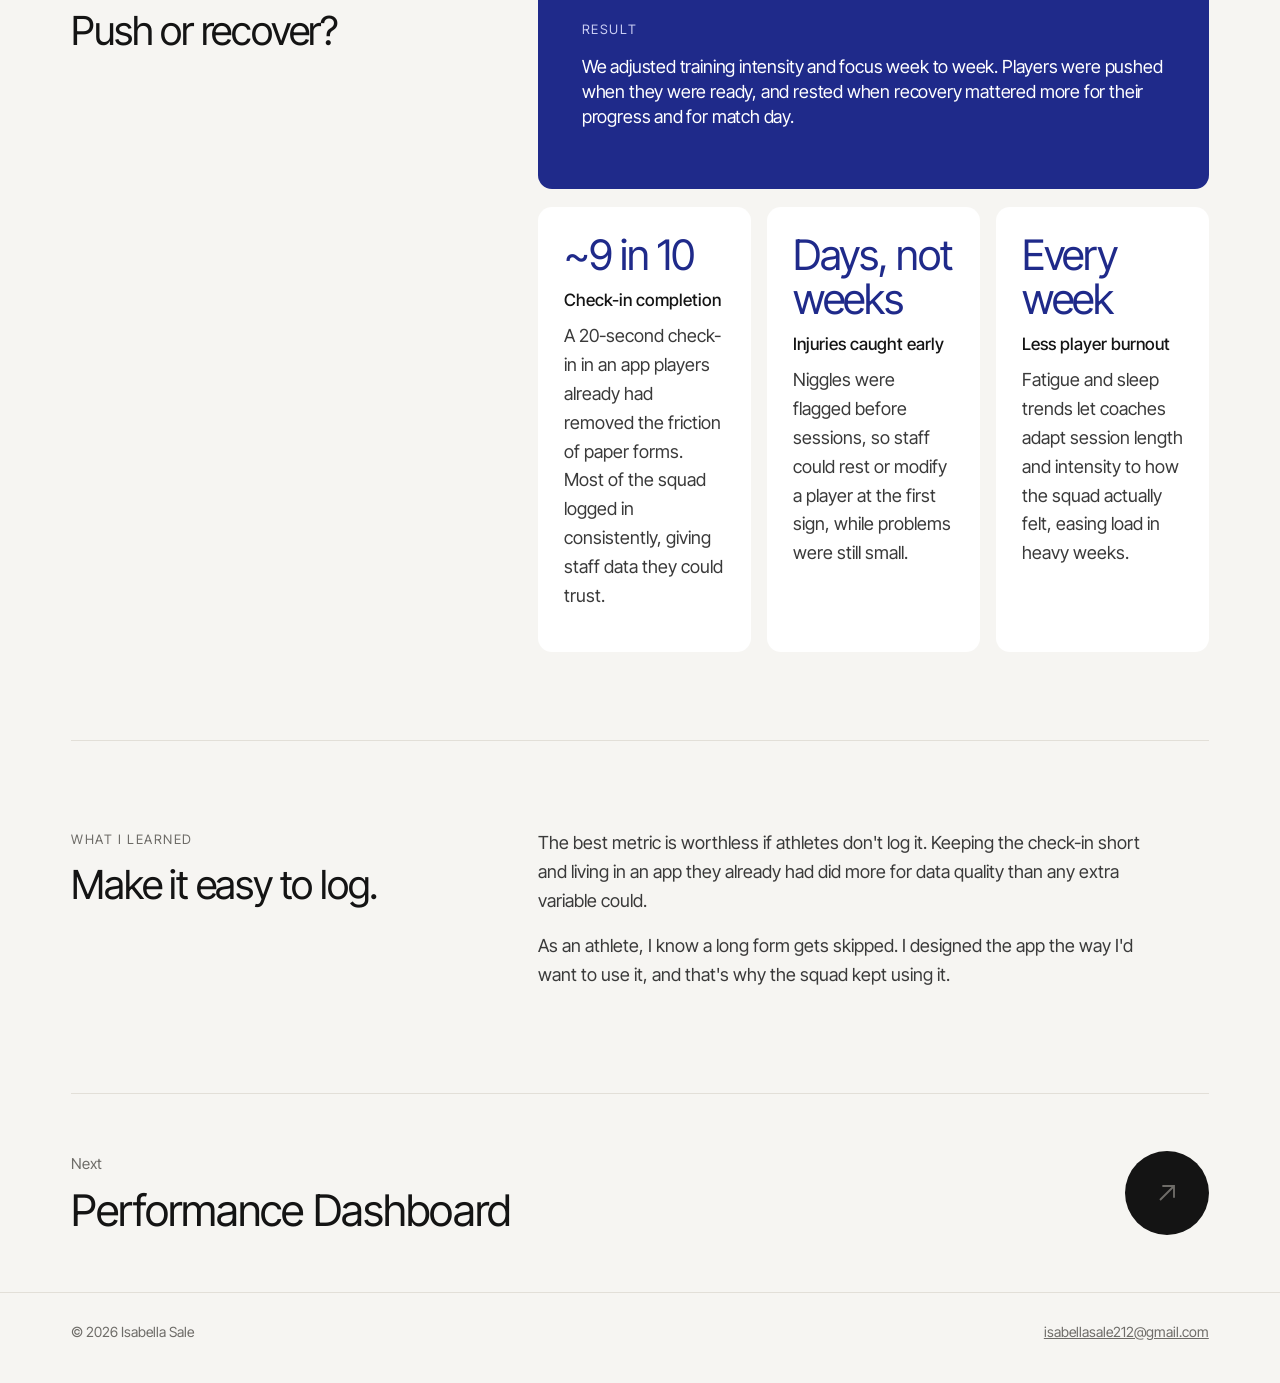
==== commit 79372213: "Add files via upload" ====
--- a/app.html
+++ b/app.html
@@ -3,9 +3,11 @@
 <head>
   <meta charset="utf-8">
   <meta name="viewport" content="width=device-width, initial-scale=1">
-  <title>Athlete Monitoring App | Isabella Sale</title>
-  <meta name="description" content="Case study: a self-built wellness, load and injury monitoring app for the University of Bath Women's 1st lacrosse team, built in AppSheet and Google Sheets.">
-  <link rel="icon" href="assets/img/apple-touch-icon.png">
+  <title>Lacrosse App | Isabella Sale</title>
+  <meta name="description" content="Case study: a self-built wellness, load and injury monitoring app for the University of Bath Women's 1st lacrosse team, built with AppSheet and Python.">
+  <link rel="icon" href="assets/img/favicon.svg" type="image/svg+xml">
+  <link rel="icon" href="assets/img/favicon-32.png" sizes="32x32">
+  <link rel="apple-touch-icon" href="assets/img/apple-touch-icon.png">
   <link rel="preconnect" href="https://fonts.googleapis.com">
   <link rel="preconnect" href="https://fonts.gstatic.com" crossorigin>
   <link href="https://fonts.googleapis.com/css2?family=Inter+Tight:wght@300;400;500;600&display=swap" rel="stylesheet">
@@ -15,12 +17,12 @@
 
 <nav class="nav">
   <div class="wrap">
-    <a class="brand" href="index.html">Isabella Sale<span>Sports Scientist</span></a>
+    <a class="brand" href="index.html">Isabella Sale<span>Sports Scientist &amp; Performance Analyst</span></a>
     <ul>
+      <li><a href="index.html#edge">My edge</a></li>
       <li><a href="index.html#work">Work</a></li>
+      <li><a href="index.html#impact">Impact</a></li>
       <li><a href="index.html#experience">Experience</a></li>
-      <li><a href="index.html#approach">Approach</a></li>
-      <li><a href="index.html#about">About</a></li>
     </ul>
     <a class="cta" href="index.html#contact">Get in touch</a>
   </div>
@@ -29,19 +31,24 @@
 <main class="wrap">
   <header class="cs-hero">
     <a class="back" href="index.html#work">← All work</a>
-    <span class="eyebrow">Case study · Applied sport technology</span>
-    <h1>One app running an entire lacrosse squad.</h1>
-    <p class="lede" style="max-width: 60ch;">Over two months I designed, built and self-coded a downloadable app for the University of Bath Women's 1st lacrosse team. It captured daily wellness and injury data, sleep and training load, the fixture calendar and the full set-play playbook.</p>
+    <span class="eyebrow">Case study · Lacrosse App</span>
+    <h1>One app. A whole squad.</h1>
+    <p class="lede" style="max-width: 60ch;">I designed, built and self-coded a downloadable app for the University of Bath Women's 1st lacrosse team. It captured daily wellness and injury data, sleep and training load, the fixture calendar and the full set-play playbook.</p>
     <dl class="cs-facts">
       <div><dt>Role</dt><dd>Sole designer and builder. Team captain and coach</dd></div>
       <div><dt>Squad</dt><dd>Women's 1st team, 20 athletes</dd></div>
-      <div><dt>Built with</dt><dd>AppSheet, Google Sheets, custom app logic</dd></div>
-      <div><dt>When</dt><dd>2025 - 26 season</dd></div>
+      <div><dt>Built with</dt><dd>AppSheet, Python, Google Sheets</dd></div>
+      <div><dt>When</dt><dd>2023 - 2025</dd></div>
     </dl>
   </header>
 
+  <section class="app-show reveal">
+    <figure><img src="assets/img/app-brand.jpg" alt="Bath Lacrosse app icon: daily wellness and load monitoring for the Women's 1st team" width="900" height="1145"></figure>
+    <figure><img src="assets/img/app-checkin-hero.jpg" alt="Check-in screen with sliders for soreness, stress, fatigue and sleep quality" width="900" height="1145"></figure>
+  </section>
+
   <section class="cs-block reveal">
-    <div><span class="label">The problem</span><h2>Readiness was being guessed, not measured.</h2></div>
+    <div><span class="label">The problem</span><h2>Guesswork, not data.</h2></div>
     <div class="body">
       <p>As captain and coach I was planning sessions without a reliable read on how the squad was actually feeling. Paper forms and scattered group chats meant information arrived late, or not at all.</p>
       <p>I wanted the data to change what happened <em>that day</em>, rather than being logged after the fact.</p>
@@ -49,7 +56,7 @@
   </section>
 
   <section class="cs-block reveal">
-    <div><span class="label">The metrics</span><h2>Four signals and an injury flag.</h2></div>
+    <div><span class="label">The metrics</span><h2>Four signals. One flag.</h2></div>
     <div class="body">
       <p>Players completed a check-in before every training session and could flag any injuries or niggles that might affect their play.</p>
       <p>I chose <b>soreness, stress, fatigue and sleep</b> as the core metrics because together they give an early read on both physical load and readiness. These are the signals that precede overtraining and injury.</p>
@@ -58,7 +65,7 @@
   </section>
 
   <section class="reveal" style="padding: 0 0 clamp(48px, 7vw, 88px);">
-    <span class="label" style="font-size:13px;letter-spacing:.12em;text-transform:uppercase;color:var(--muted);display:block;margin-bottom:18px;">In the players' hands</span>
+    <span class="label" style="font-size:13px;letter-spacing:.12em;text-transform:uppercase;color:var(--muted);display:block;margin-bottom:18px;">The screens</span>
     <div class="phone-row">
       <figure><img src="assets/img/app-checkin.webp" alt="Daily check-in screen with sliders for soreness, stress and fatigue" width="700" height="1092" loading="lazy"><figcaption><b>Daily check-in</b>Soreness, stress, fatigue, sleep and an injury flag, logged in under 20 seconds.</figcaption></figure>
       <figure><img src="assets/img/app-monitoring.webp" alt="Live monitoring log showing player entries by date" width="700" height="1047" loading="lazy"><figcaption><b>Live monitoring</b>Every entry streams into a running log staff can read at a glance, so a rising fatigue or injury pattern is spotted before it becomes a problem.</figcaption></figure>
@@ -70,7 +77,7 @@
   </section>
 
   <section class="cs-block reveal">
-    <div><span class="label">How it works</span><h2>Six modules, one Google Sheet behind them all.</h2></div>
+    <div><span class="label">How it works</span><h2>Six screens. One sheet.</h2></div>
     <div class="body">
       <div class="flow">
         <div><small>01</small>Players open the app and tap <b>Check In</b>.</div>
@@ -85,8 +92,12 @@
   </section>
 
   <section class="cs-block reveal">
-    <div><span class="label">The impact</span><h2>Self-built, and in daily use by the squad.</h2></div>
+    <div><span class="label">The impact</span><h2>Push or recover?</h2></div>
     <div class="body">
+      <div class="takeaway" style="margin-bottom: 18px;">
+        <span class="label">Result</span>
+        <p>We adjusted training intensity and focus week to week. Players were pushed when they were ready, and rested when recovery mattered more for their progress and for match day.</p>
+      </div>
       <div class="impact">
         <div><b>~9 in 10</b><h4>Check-in completion</h4><p>A 20-second check-in in an app players already had removed the friction of paper forms. Most of the squad logged in consistently, giving staff data they could trust.</p></div>
         <div><b>Days, not weeks</b><h4>Injuries caught early</h4><p>Niggles were flagged before sessions, so staff could rest or modify a player at the first sign, while problems were still small.</p></div>
@@ -96,15 +107,15 @@
   </section>
 
   <section class="cs-block reveal">
-    <div><span class="label">What I learned</span><h2>Compliance is a design problem.</h2></div>
+    <div><span class="label">What I learned</span><h2>Make it easy to log.</h2></div>
     <div class="body">
       <p>The best metric is worthless if athletes don't log it. Keeping the check-in short and living in an app they already had did more for data quality than any extra variable could.</p>
-      <p>It's the same hands-on, data-first approach I want to bring to wearable tech and performance analytics: build the tool, close the loop, act on what it shows.</p>
+      <p>As an athlete, I know a long form gets skipped. I designed the app the way I'd want to use it, and that's why the squad kept using it.</p>
     </div>
   </section>
 
-  <a class="next-case" href="research.html">
-    <div><span>Next case study</span><h3>Do jump tests reflect braking?</h3></div>
+  <a class="next-case" href="dashboard.html">
+    <div><span>Next</span><h3>Performance Dashboard</h3></div>
     <span class="arrow-btn" aria-hidden="true"><svg viewBox="0 0 24 24" fill="none" stroke="currentColor" stroke-width="1.6"><path d="M6 18L18 6M8 6h10v10"/></svg></span>
   </a>
 </main>
--- a/assets/css/style.css
+++ b/assets/css/style.css
@@ -330,3 +330,45 @@
   * { transition: none !important; }
 }
 .cs-block .takeaway p { color: #fff; }
+
+/* ---------- v2: edge, results, impact ---------- */
+@media (max-width: 1100px) { .brand span { display: none; } }
+
+.bridge { display: grid; grid-template-columns: 1fr auto 1fr auto 1fr; gap: 14px; align-items: stretch; }
+.bridge-card { background: var(--surface); border-radius: 20px; padding: 30px 28px 28px; display: flex; flex-direction: column; gap: 12px; border: 1px solid var(--line); }
+.bridge-card.dark { background: var(--accent); color: #fff; border-color: var(--accent); }
+.bridge-card.dark p { color: #c9cdf3; }
+.bridge-card.dark .pill { background: rgba(255,255,255,.1); border-color: rgba(255,255,255,.2); color: #fff; }
+.bridge-card.dark .bridge-step { color: #c9cdf3; }
+.bridge-card.dark .bridge-icon { background: rgba(255,255,255,.12); color: #fff; }
+.bridge-icon { width: 52px; height: 52px; border-radius: 14px; background: var(--accent-soft); color: var(--accent); display: grid; place-items: center; margin-bottom: 8px; }
+.bridge-icon svg { width: 28px; height: 28px; }
+.bridge-step { font-size: 13px; letter-spacing: .1em; text-transform: uppercase; color: var(--muted); }
+.bridge-card h3 { font-size: clamp(26px, 2.6vw, 34px); }
+.bridge-card p { color: var(--muted); font-size: 16px; flex: 1; }
+.bridge-arrow { display: grid; place-items: center; color: var(--muted); }
+.bridge-arrow svg { width: 34px; }
+@media (max-width: 960px) {
+  .bridge { grid-template-columns: 1fr; }
+  .bridge-arrow svg { transform: rotate(90deg); width: 26px; }
+}
+
+.card .result { margin-top: 12px; padding-top: 12px; border-top: 1px solid var(--line); color: var(--ink); font-size: 15px; }
+.card .result b { display: inline-block; font-size: 11px; letter-spacing: .12em; text-transform: uppercase; color: #fff; background: var(--accent); padding: 2px 8px; border-radius: 999px; margin-right: 8px; vertical-align: 2px; font-weight: 500; }
+
+.impact-list { border-top: 1px solid var(--line); }
+.impact-row { display: grid; grid-template-columns: 80px 1fr 1.1fr; gap: 24px 40px; align-items: center; padding: 38px 0; border-bottom: 1px solid var(--line); text-decoration: none; transition: background .25s, padding .25s; border-radius: 0; }
+.impact-row:hover { background: var(--surface); padding-left: 20px; padding-right: 20px; border-radius: 16px; }
+.impact-n { font-size: clamp(36px, 4vw, 56px); color: var(--accent); letter-spacing: -0.03em; line-height: 1; }
+.impact-what span { font-size: 13px; letter-spacing: .1em; text-transform: uppercase; color: var(--muted); }
+.impact-what h3 { font-size: clamp(26px, 3vw, 40px); margin-top: 8px; }
+.impact-row p { color: var(--ink-2); font-size: 17px; }
+@media (max-width: 860px) { .impact-row { grid-template-columns: 1fr; gap: 10px; } }
+
+.next-lede { color: #a9a7a2; font-size: clamp(18px, 1.8vw, 22px); max-width: 46ch; margin-top: 22px; }
+.next-n { display: block; font-size: 13px; color: #8d8b86; margin-bottom: 18px; }
+.next h2 { max-width: 16ch; }
+.app-show { display: grid; grid-template-columns: 1fr 1fr; gap: 16px; padding: 0 0 clamp(48px, 7vw, 88px); }
+.app-show figure { background: #fff; border-radius: 20px; overflow: hidden; border: 1px solid var(--line); }
+.app-show img { width: 100%; height: 100%; object-fit: cover; }
+@media (max-width: 640px) { .app-show { grid-template-columns: 1fr; } }
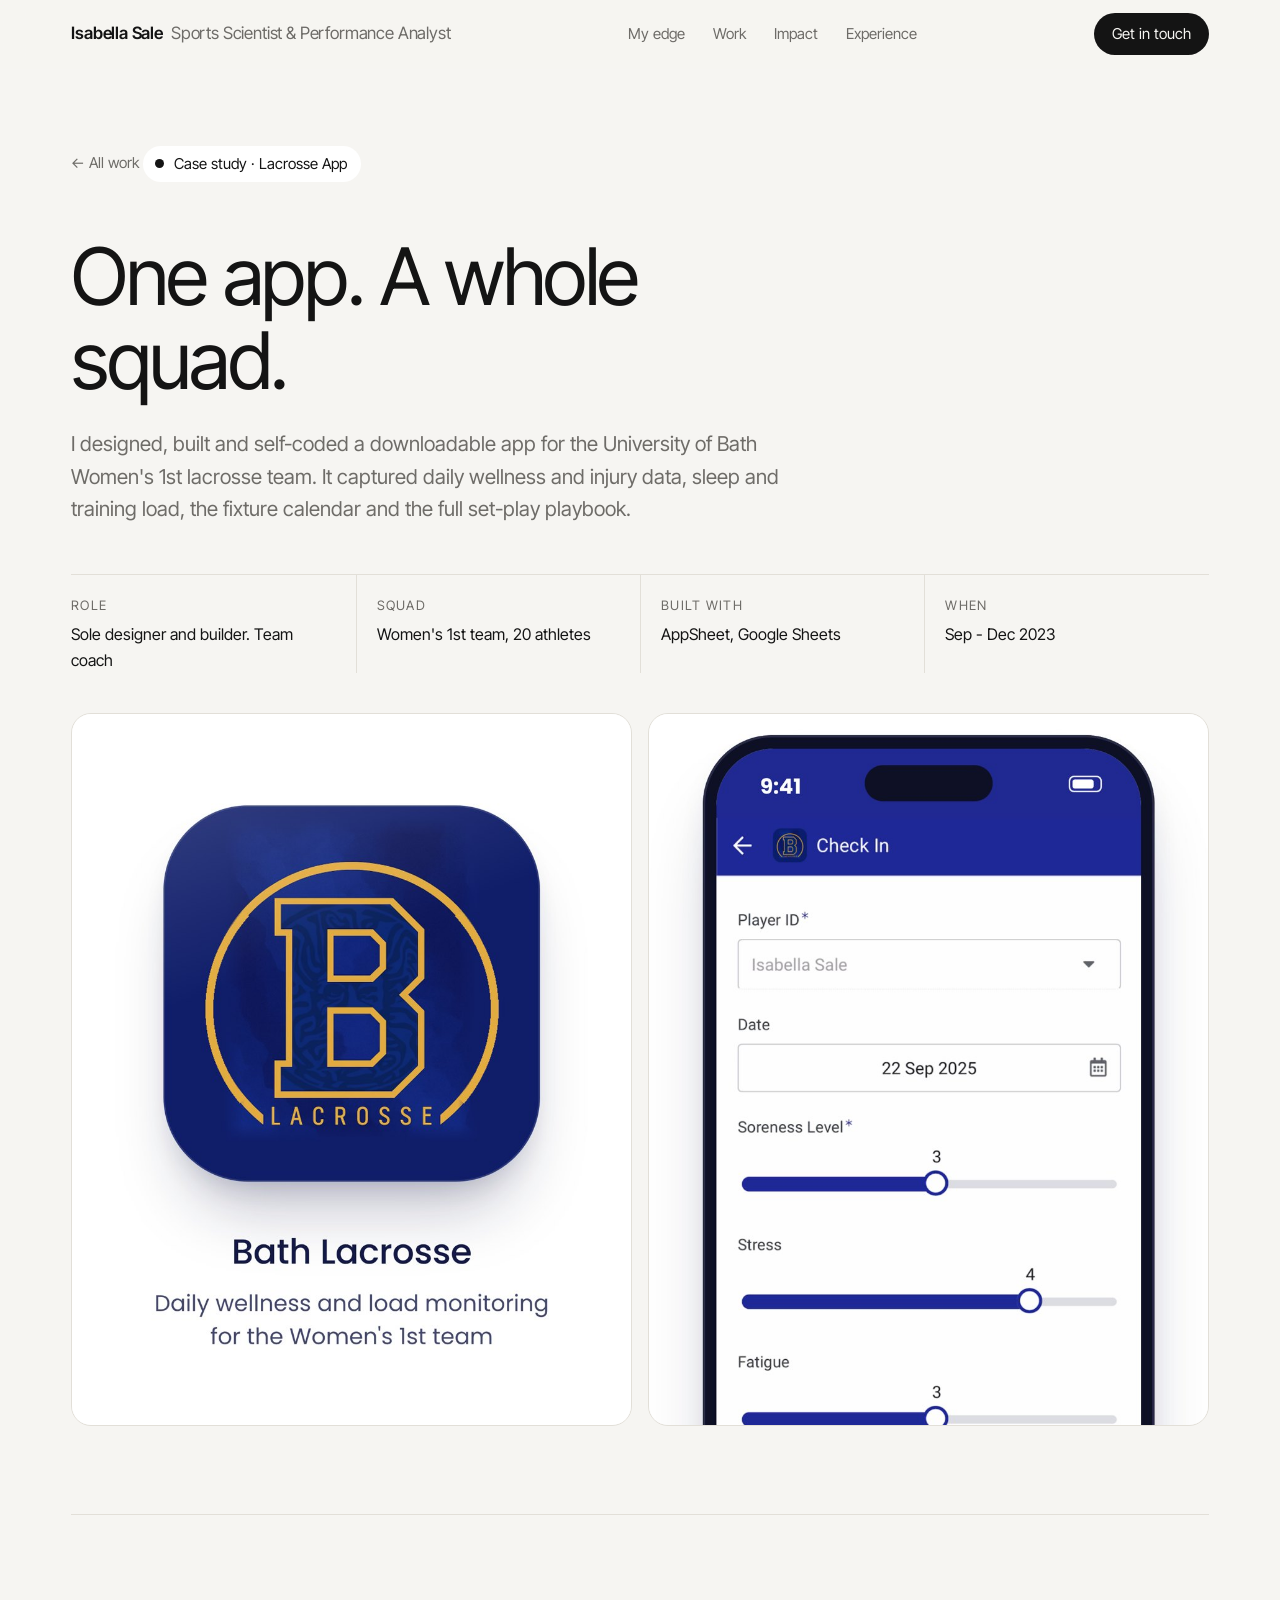
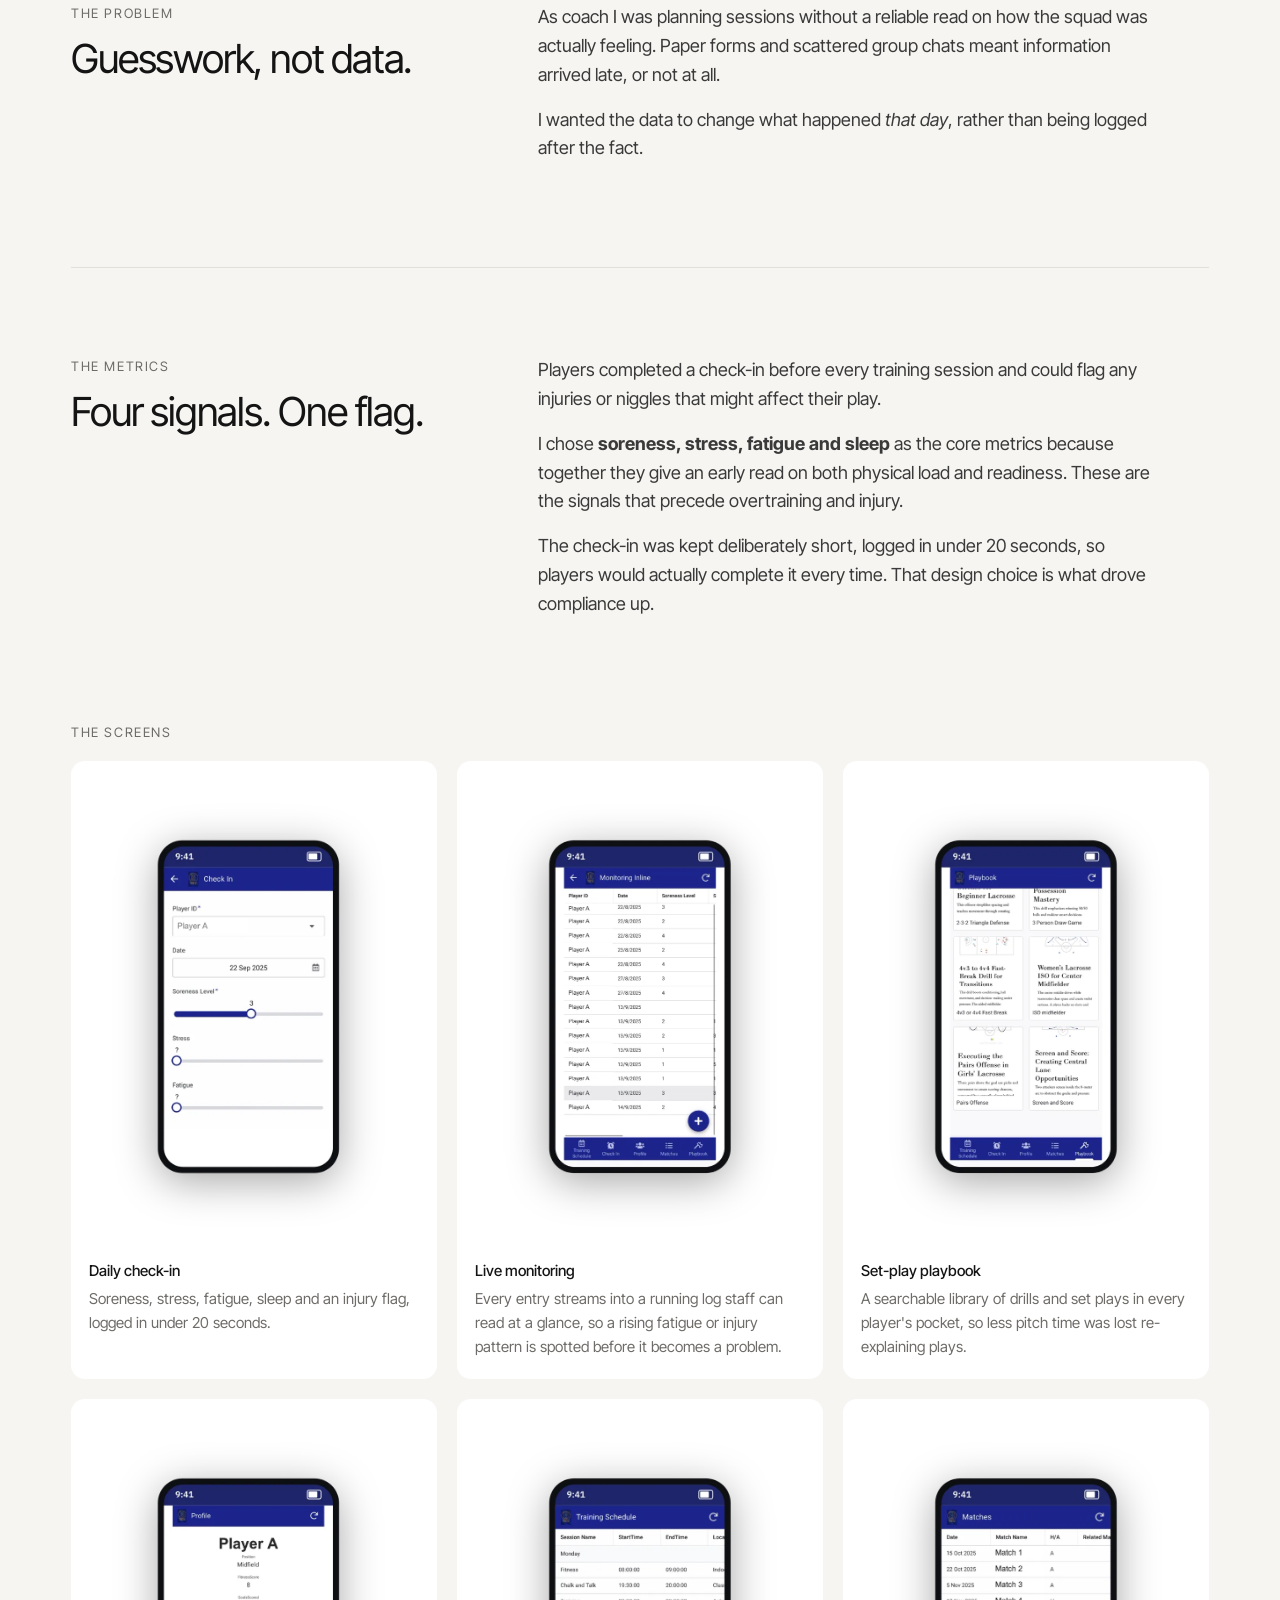
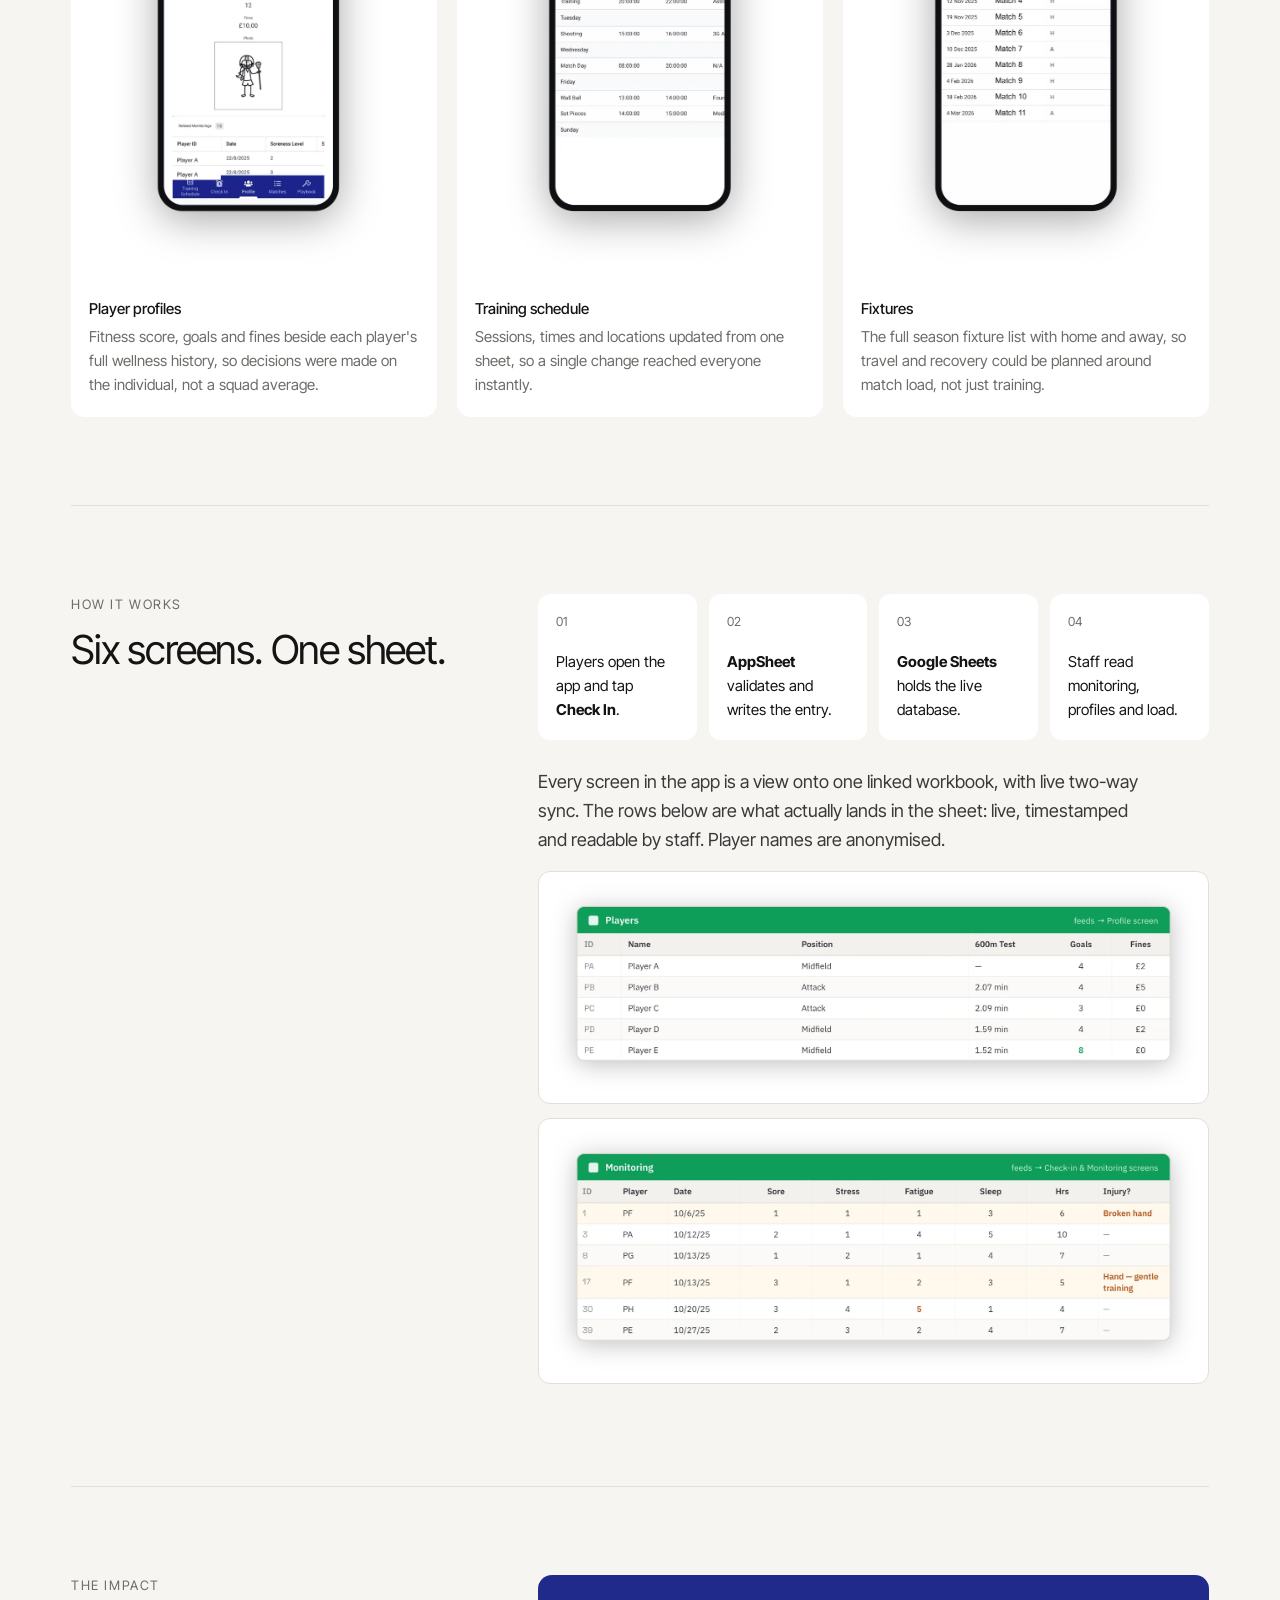
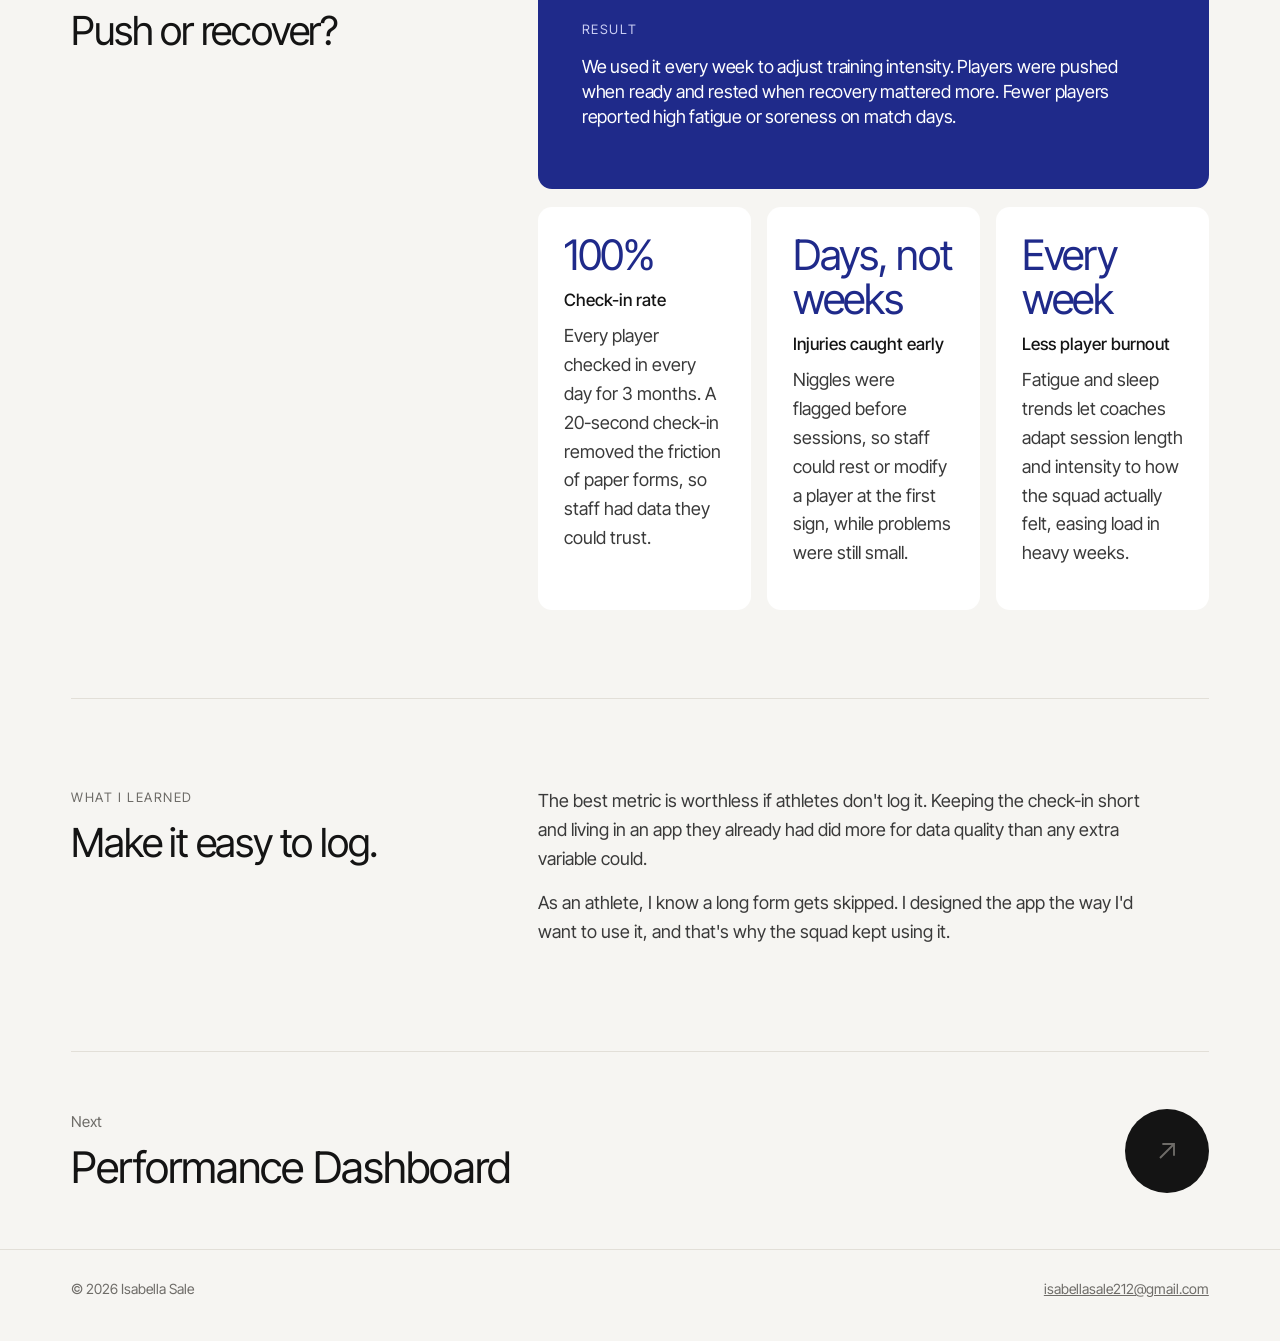
==== commit a9b0cfab: "Update site to match CV v3" ====
--- a/app.html
+++ b/app.html
@@ -4,7 +4,7 @@
   <meta charset="utf-8">
   <meta name="viewport" content="width=device-width, initial-scale=1">
   <title>Lacrosse App | Isabella Sale</title>
-  <meta name="description" content="Case study: a self-built wellness, load and injury monitoring app for the University of Bath Women's 1st lacrosse team, built with AppSheet and Python.">
+  <meta name="description" content="Case study: a self-built wellness, load and injury monitoring app for the University of Bath Women's 1st lacrosse team, built with AppSheet.">
   <link rel="icon" href="assets/img/favicon.svg" type="image/svg+xml">
   <link rel="icon" href="assets/img/favicon-32.png" sizes="32x32">
   <link rel="apple-touch-icon" href="assets/img/apple-touch-icon.png">
@@ -35,10 +35,10 @@
     <h1>One app. A whole squad.</h1>
     <p class="lede" style="max-width: 60ch;">I designed, built and self-coded a downloadable app for the University of Bath Women's 1st lacrosse team. It captured daily wellness and injury data, sleep and training load, the fixture calendar and the full set-play playbook.</p>
     <dl class="cs-facts">
-      <div><dt>Role</dt><dd>Sole designer and builder. Team captain and coach</dd></div>
+      <div><dt>Role</dt><dd>Sole designer and builder. Team coach</dd></div>
       <div><dt>Squad</dt><dd>Women's 1st team, 20 athletes</dd></div>
-      <div><dt>Built with</dt><dd>AppSheet, Python, Google Sheets</dd></div>
-      <div><dt>When</dt><dd>2023 - 2025</dd></div>
+      <div><dt>Built with</dt><dd>AppSheet, Google Sheets</dd></div>
+      <div><dt>When</dt><dd>Sep - Dec 2023</dd></div>
     </dl>
   </header>
 
@@ -50,7 +50,7 @@
   <section class="cs-block reveal">
     <div><span class="label">The problem</span><h2>Guesswork, not data.</h2></div>
     <div class="body">
-      <p>As captain and coach I was planning sessions without a reliable read on how the squad was actually feeling. Paper forms and scattered group chats meant information arrived late, or not at all.</p>
+      <p>As coach I was planning sessions without a reliable read on how the squad was actually feeling. Paper forms and scattered group chats meant information arrived late, or not at all.</p>
       <p>I wanted the data to change what happened <em>that day</em>, rather than being logged after the fact.</p>
     </div>
   </section>
@@ -96,10 +96,10 @@
     <div class="body">
       <div class="takeaway" style="margin-bottom: 18px;">
         <span class="label">Result</span>
-        <p>We adjusted training intensity and focus week to week. Players were pushed when they were ready, and rested when recovery mattered more for their progress and for match day.</p>
+        <p>We used it every week to adjust training intensity. Players were pushed when ready and rested when recovery mattered more. Fewer players reported high fatigue or soreness on match days.</p>
       </div>
       <div class="impact">
-        <div><b>~9 in 10</b><h4>Check-in completion</h4><p>A 20-second check-in in an app players already had removed the friction of paper forms. Most of the squad logged in consistently, giving staff data they could trust.</p></div>
+        <div><b>100%</b><h4>Check-in rate</h4><p>Every player checked in every day for 3 months. A 20-second check-in removed the friction of paper forms, so staff had data they could trust.</p></div>
         <div><b>Days, not weeks</b><h4>Injuries caught early</h4><p>Niggles were flagged before sessions, so staff could rest or modify a player at the first sign, while problems were still small.</p></div>
         <div><b>Every week</b><h4>Less player burnout</h4><p>Fatigue and sleep trends let coaches adapt session length and intensity to how the squad actually felt, easing load in heavy weeks.</p></div>
       </div>
